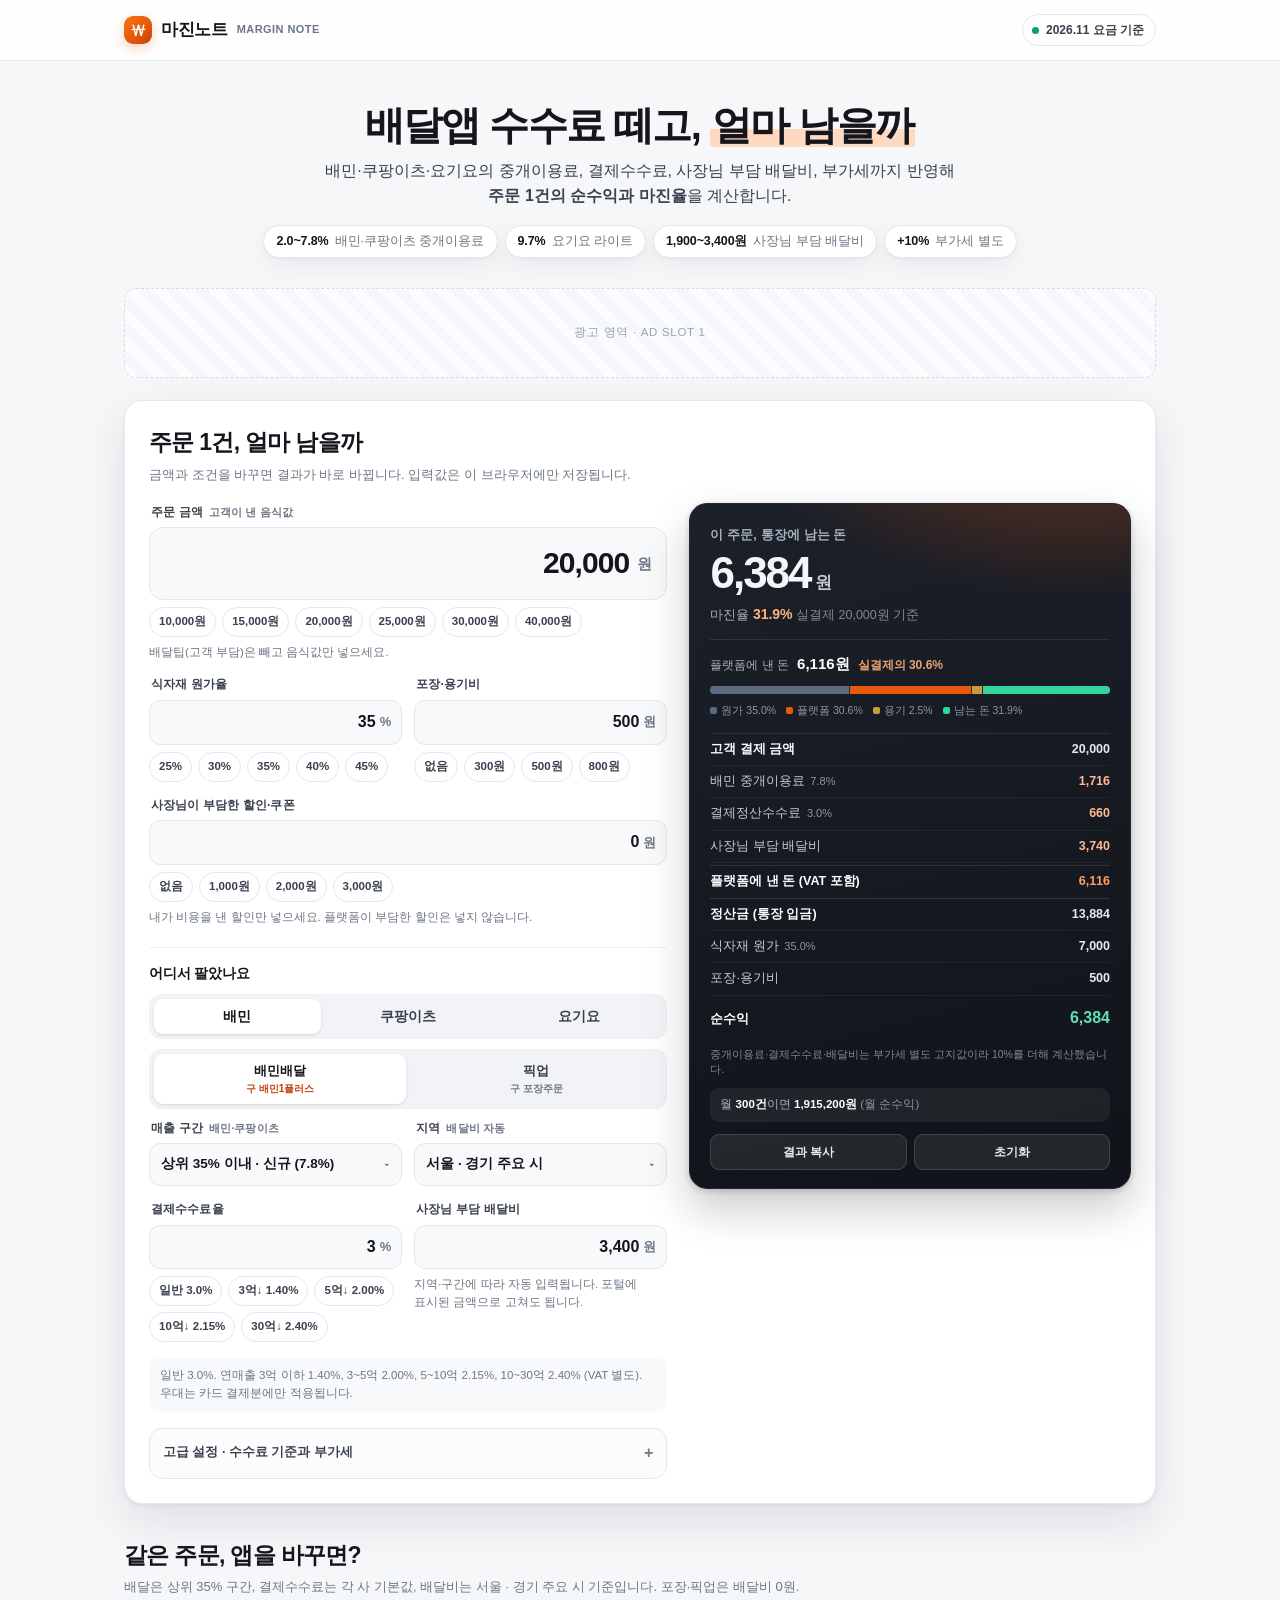
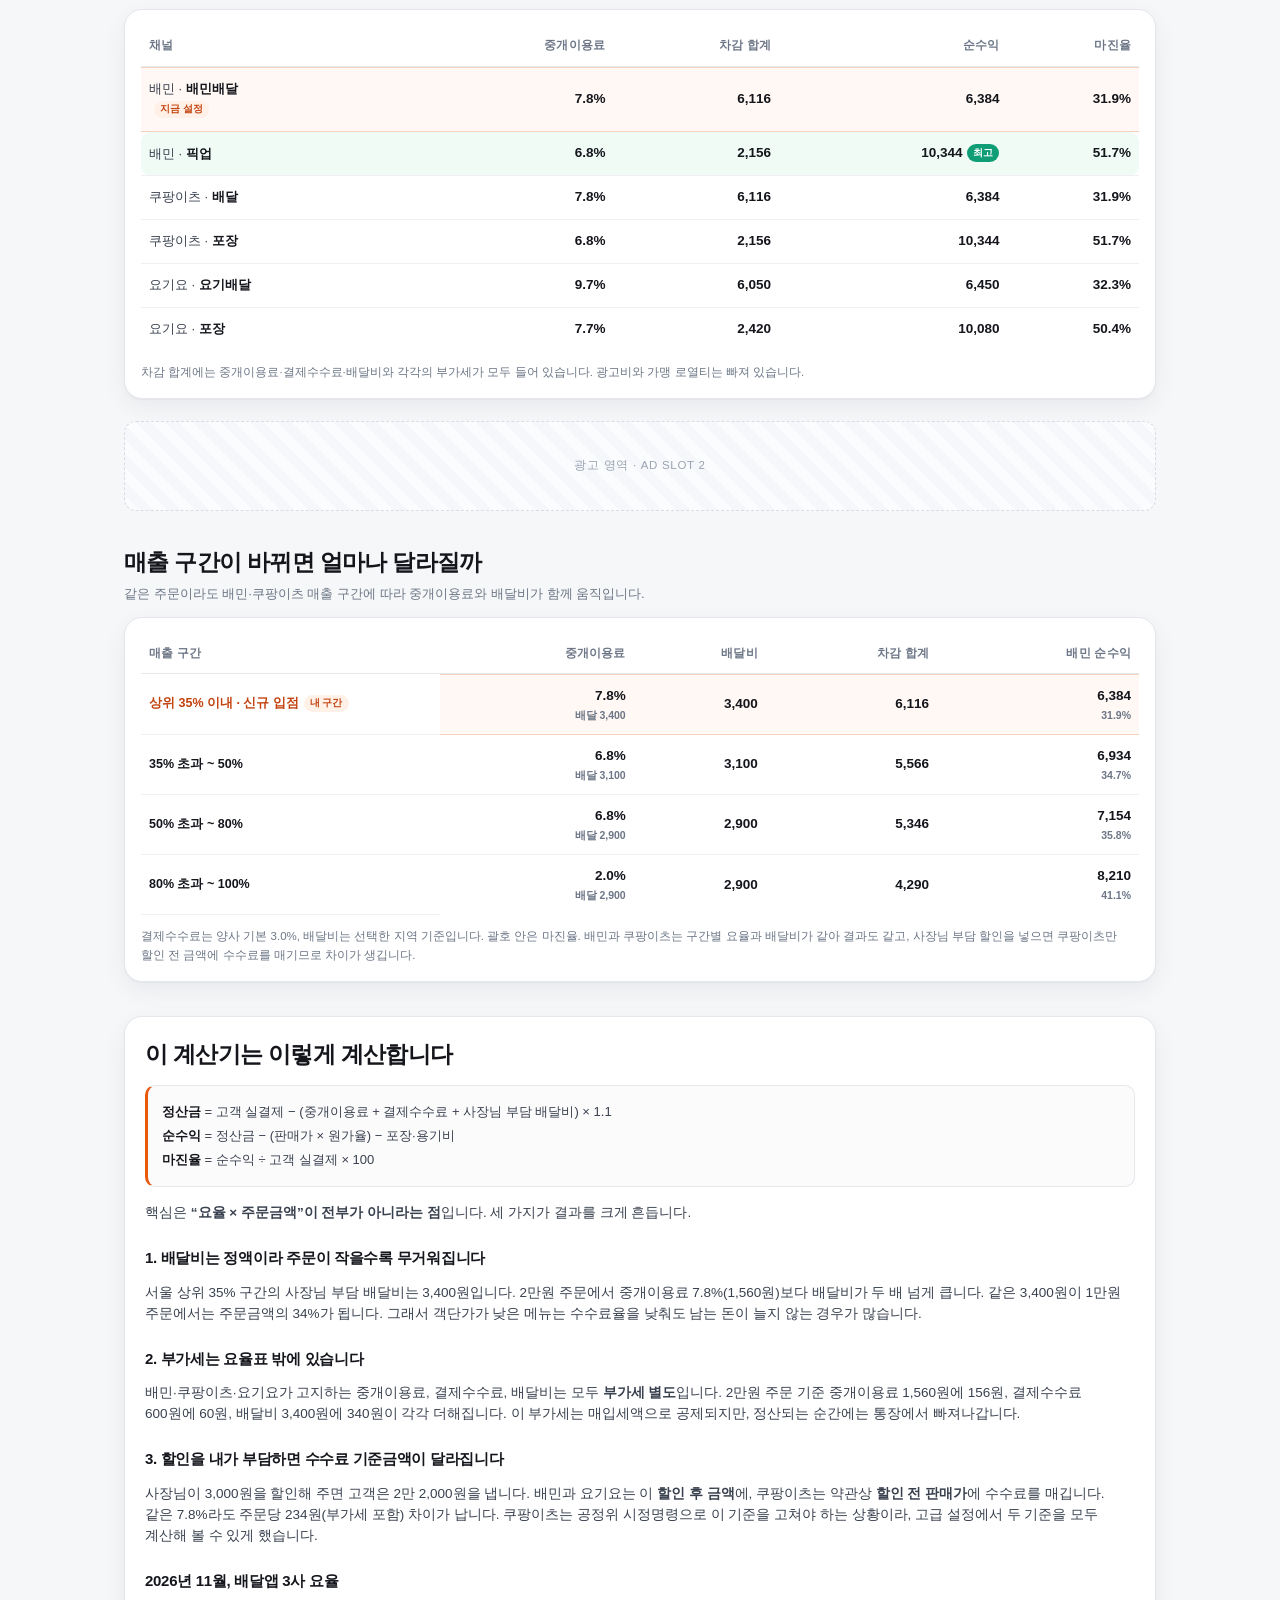
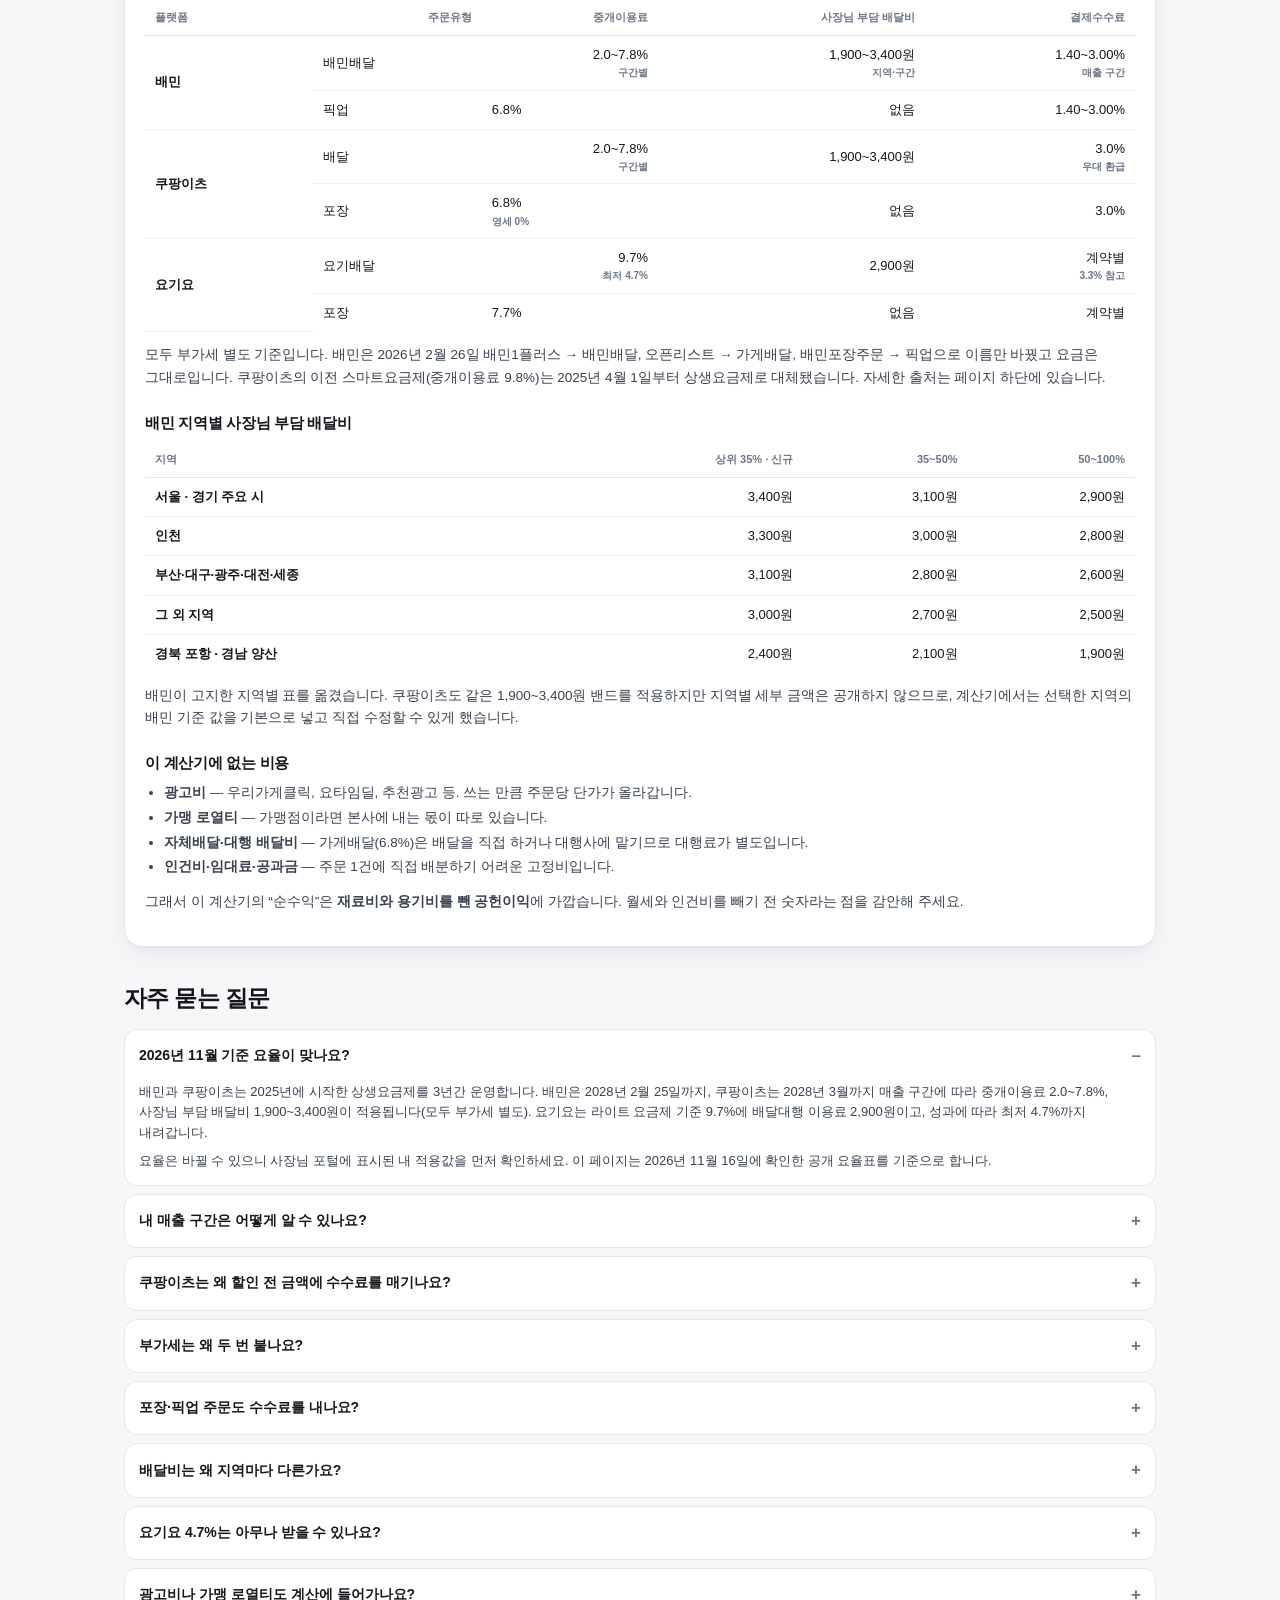
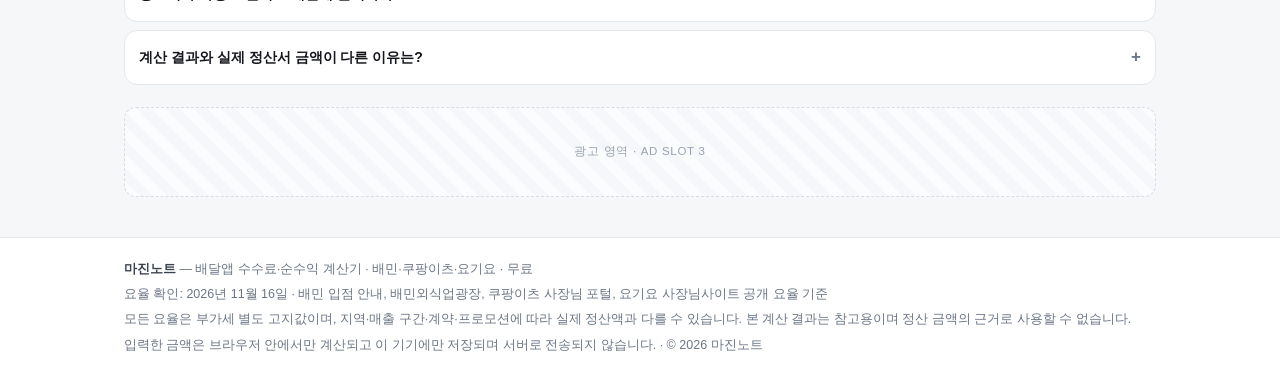
==== delivery/index.html @ 6730c455 "브랜드 정비 및 새 조직 도메인(lifecalc-kr.github.io) 이전 - 허브: 생활금융 계산기 연구소 - 1호: 퇴사·월급 노트 (/salary/) - 2호: 글로벌 환" ====
<!DOCTYPE html>
<html lang="ko">
<head>
<meta charset="utf-8">
<meta name="viewport" content="width=device-width, initial-scale=1, viewport-fit=cover">
<title>배달앱 수수료 계산기 2026 | 배민·쿠팡이츠·요기요 순수익·마진 비교 — 마진노트</title>
<meta name="description" content="배민·쿠팡이츠·요기요의 중개이용료·결제수수료·배달비·부가세를 한 번에 계산하세요. 2만원 주문에서 통장에 남는 순수익과 마진율을 앱별로 나란히 비교합니다. 회원가입·설치 없이 무료.">
<meta name="keywords" content="배달앱 수수료 계산기, 배민 수수료 계산기, 쿠팡이츠 수수료, 요기요 수수료, 배달앱 순수익, 배달 마진 계산, 중개이용료, 상생요금제, 배달비, 부가세, 사장님 계산기">
<meta name="robots" content="index,follow,max-image-preview:large">
<meta name="author" content="마진노트">
<meta name="theme-color" content="#14161c">
<meta name="format-detection" content="telephone=no">

<link rel="canonical" href="https://lifecalc-kr.github.io/delivery/">

<meta property="og:type" content="website">
<meta property="og:site_name" content="마진노트">
<meta property="og:locale" content="ko_KR">
<meta property="og:title" content="배달앱 수수료 계산기 — 배민·쿠팡이츠·요기요 순수익 비교">
<meta property="og:description" content="중개이용료·결제수수료·배달비·부가세를 모두 반영해 주문 1건에 남는 돈과 마진율을 앱별로 비교합니다.">
<meta property="og:url" content="https://lifecalc-kr.github.io/delivery/">
<meta property="og:image" content="https://lifecalc-kr.github.io/delivery/og-image.png">
<meta property="og:image:width" content="1200">
<meta property="og:image:height" content="630">
<meta name="twitter:card" content="summary_large_image">
<meta name="twitter:title" content="배달앱 수수료 계산기 — 마진노트">
<meta name="twitter:description" content="배민·쿠팡이츠·요기요. 같은 주문, 어디서 팔면 얼마 남을까?">
<meta name="twitter:image" content="https://lifecalc-kr.github.io/delivery/og-image.png">

<link rel="icon" href="data:image/svg+xml,%3Csvg xmlns='http://www.w3.org/2000/svg' viewBox='0 0 100 100'%3E%3Crect width='100' height='100' rx='24' fill='%23e8590c'/%3E%3Ctext x='50' y='73' font-size='56' font-family='sans-serif' font-weight='bold' fill='white' text-anchor='middle'%3E%E2%82%A9%3C/text%3E%3C/svg%3E">
<link rel="stylesheet" href="assets/styles.css">

<!-- ═══════════════════════════════════════════════════════════════
     Google AdSense 스크립트 (pub-2493112023638381)
     애드센스 승인 후 아래 주석을 해제하면 본문의 광고 슬롯이 활성화됩니다.
<script async src="https://pagead2.googlesyndication.com/pagead/js/adsbygoogle.js?client=ca-pub-2493112023638381" crossorigin="anonymous"></script>
     ═══════════════════════════════════════════════════════════════ -->

<script type="application/ld+json">
{
  "@context": "https://schema.org",
  "@graph": [
    {
      "@type": "WebApplication",
      "name": "마진노트 — 배달앱 수수료·순수익 계산기",
      "url": "https://lifecalc-kr.github.io/delivery/",
      "applicationCategory": "FinanceApplication",
      "operatingSystem": "Web",
      "inLanguage": "ko-KR",
      "description": "배민·쿠팡이츠·요기요의 중개이용료, 결제수수료, 사장님 부담 배달비, 부가세를 반영해 주문 1건의 정산금과 순수익, 마진율을 계산하고 비교하는 무료 웹 앱.",
      "offers": { "@type": "Offer", "price": "0", "priceCurrency": "KRW" },
      "featureList": [
        "배달앱 3사 8개 주문유형 요금제 반영",
        "매출 구간별 중개이용료·배달비 자동 적용",
        "중개이용료·결제수수료·배달비에 붙는 부가세 반영",
        "식자재 원가율·포장용기비·사장님 부담 할인 반영 순수익 계산",
        "앱별 순수익·마진율 나란히 비교"
      ]
    },
    {
      "@type": "FAQPage",
      "mainEntity": [
        {
          "@type": "Question",
          "name": "2026년 11월 기준 요율이 맞나요?",
          "acceptedAnswer": { "@type": "Answer", "text": "배민과 쿠팡이츠는 2025년에 시작한 상생요금제를 3년간 운영합니다. 배민은 2028년 2월 25일까지, 쿠팡이츠는 2028년 3월까지 매출 구간에 따라 중개이용료 2.0~7.8%와 사장님 부담 배달비 1,900~3,400원이 적용됩니다(모두 부가세 별도). 요기요는 라이트 요금제 기준 9.7%에 배달대행 이용료 2,900원이며, 성과에 따라 최저 4.7%까지 내려갑니다. 요율은 바뀔 수 있으므로 사장님 포털에 표시된 내 적용값을 먼저 확인하세요." }
        },
        {
          "@type": "Question",
          "name": "내 매출 구간은 어떻게 알 수 있나요?",
          "acceptedAnswer": { "@type": "Answer", "text": "배민은 최근 3개월 배민배달 매출(사장님 부담 할인 제외)을 영업일수로 나눈 하루 평균으로 구간을 정해 3개월마다 적용합니다. 신규 입점은 상위 35% 구간(7.8%)에서 시작합니다. 쿠팡이츠는 매달 1일부터 말일까지 실제 매출로 구간을 정하고, 우선 7.8%로 정산한 뒤 다음 달 5영업일 안에 차액을 환급합니다. 배민은 배민셀프서비스의 '배민배달 매출 규모 분류', 쿠팡이츠는 사장님 포털에서 확인할 수 있습니다." }
        },
        {
          "@type": "Question",
          "name": "쿠팡이츠는 왜 할인 전 금액에 수수료를 매기나요?",
          "acceptedAnswer": { "@type": "Answer", "text": "쿠팡이츠 약관은 수수료 산정 기준을 '할인 전 판매가'로 정하고 있습니다. 다만 공정거래위원회가 2026년 10월 27일 사장님 부담 할인액에 중개·결제수수료를 부과하는 약관에 시정명령을 내렸고, 쿠팡이츠는 60일 안에 약관을 고쳐야 합니다. 계산기의 '수수료 산정 기준'에서 할인 전과 할인 후를 모두 계산해 볼 수 있습니다." }
        },
        {
          "@type": "Question",
          "name": "부가세는 왜 두 번 붙나요?",
          "acceptedAnswer": { "@type": "Answer", "text": "서로 다른 세금이기 때문입니다. 첫째, 플랫폼이 중개이용료·결제수수료·배달비를 받을 때 10% 부가세를 함께 받습니다. 요율표의 숫자는 모두 부가세 별도입니다. 이 부가세는 매입세액으로 신고 때 공제됩니다. 둘째, 손님이 낸 음식값에는 매출 부가세가 포함돼 있어(2만원이면 약 1,818원) 나중에 납부합니다. 계산기는 첫째를 항상 반영하고, '매출 부가세까지 반영'을 켜면 둘째까지 뺀 세후 순수익을 보여줍니다." }
        },
        {
          "@type": "Question",
          "name": "포장·픽업 주문도 수수료를 내나요?",
          "acceptedAnswer": { "@type": "Answer", "text": "네. 배민 픽업은 2025년 4월 14일부터 6.8%, 쿠팡이츠 포장은 2026년 4월 1일부터 6.8%, 요기요 포장은 7.7%입니다(부가세 별도). 쿠팡이츠는 전통시장과 매출 하위 20% 매장의 포장 중개이용료를 2027년 3월 31일까지 환급합니다. 배달비는 없지만 결제수수료와 부가세는 붙습니다." }
        },
        {
          "@type": "Question",
          "name": "배달비는 왜 지역마다 다른가요?",
          "acceptedAnswer": { "@type": "Answer", "text": "배민은 지역별 평균 배달거리와 배달비를 반영해 사장님 부담 배달비를 다르게 고지합니다. 상위 35% 구간 기준으로 서울·경기 주요 시가 3,400원으로 가장 높고 경북 포항·경남 양산이 2,400원으로 가장 낮습니다. 쿠팡이츠도 같은 1,900~3,400원 밴드를 쓰지만 지역별 세부 금액은 공개하지 않고 포털에서 자동 설정되므로, 계산기의 배달비를 직접 고쳐 확인하는 편이 정확합니다." }
        },
        {
          "@type": "Question",
          "name": "요기요 4.7%는 아무나 받을 수 있나요?",
          "acceptedAnswer": { "@type": "Answer", "text": "아닙니다. 요기요 라이트의 기본 주문중개 이용료는 9.7%이고, 가게의 주문·매출 성과에 따라 단계적으로 내려가 최저 4.7%가 적용됩니다. 적용 기준은 가게별로 안내되며 사장님사이트의 '가게관리 > 기본설정'에서 현재 요율을 확인할 수 있습니다. 요기패스X 같은 멤버십 혜택이 적용된 주문에는 1.2%p가 더 붙습니다." }
        },
        {
          "@type": "Question",
          "name": "광고비나 가맹 로열티도 계산에 들어가나요?",
          "acceptedAnswer": { "@type": "Answer", "text": "아니요. 사장님이 부담하는 할인·쿠폰 금액은 입력할 수 있지만, 우리가게클릭·요타임딜 같은 광고비, 가맹 로열티, 자체배달 대행료, 인건비와 임대료는 이 계산기에 포함되지 않습니다. 이 계산기는 주문 1건의 정산 구조만 계산합니다." }
        },
        {
          "@type": "Question",
          "name": "계산 결과와 실제 정산서 금액이 다른 이유는?",
          "acceptedAnswer": { "@type": "Answer", "text": "실제 정산은 주문별 할인·쿠폰 분담, 거리와 시간대별 배달비, 우대수수료 적용 여부, 프로모션, 부분 취소 등으로 달라집니다. 이 계산기는 공개된 요율표로 계산한 참고값입니다. 정확한 금액은 각 플랫폼의 정산서와 사장님 포털에서 확인하세요." }
        }
      ]
    }
  ]
}
</script>
</head>
<body>

<header class="site-head">
  <div class="wrap">
    <a class="brand" href="./" aria-label="마진노트 홈">
      <span class="brand-mark" aria-hidden="true">₩</span>
      마진노트 <small>MARGIN NOTE</small>
    </a>
    <span class="status-pill" role="status">
      <span class="dot" aria-hidden="true"></span>
      <span>2026.11 요금 기준</span>
    </span>
  </div>
</header>

<main class="wrap">

  <section class="hero">
    <h1>배달앱 수수료 떼고, <span class="hl">얼마 남을까</span></h1>
    <p>배민·쿠팡이츠·요기요의 중개이용료, 결제수수료, 사장님 부담 배달비, 부가세까지 반영해 <strong>주문 1건의 순수익과 마진율</strong>을 계산합니다.</p>
    <div class="hstats" aria-label="2026년 11월 요율 요약">
      <span class="hstat"><b>2.0~7.8%</b> 배민·쿠팡이츠 중개이용료</span>
      <span class="hstat"><b>9.7%</b> 요기요 라이트</span>
      <span class="hstat"><b>1,900~3,400원</b> 사장님 부담 배달비</span>
      <span class="hstat"><b>+10%</b> 부가세 별도</span>
    </div>
  </section>

  <!-- ══════════════════════════════════════════════════════════════
       [AD SLOT 1] 본문 상단 · 반응형
       애드센스 승인 후 아래 주석을 풀고 data-ad-slot 값만 교체하세요.
       (pub-2493112023638381)
  <ins class="adsbygoogle" style="display:block"
       data-ad-client="ca-pub-2493112023638381"
       data-ad-slot="0000000000"
       data-ad-format="auto"
       data-full-width-responsive="true"></ins>
  <script>(adsbygoogle = window.adsbygoogle || []).push({});</script>
       ══════════════════════════════════════════════════════════════ -->
  <div class="ad-slot" data-ad="top" aria-hidden="true">광고 영역 · AD SLOT 1</div>

  <section class="card calc" id="calc" aria-labelledby="calcTitle">
    <div class="calc-head">
      <h2 id="calcTitle">주문 1건, 얼마 남을까</h2>
      <p>금액과 조건을 바꾸면 결과가 바로 바뀝니다. 입력값은 이 브라우저에만 저장됩니다.</p>
    </div>

    <div class="calc-grid">
      <div class="inputs">

        <div class="field">
          <label class="field-label" for="orderAmount">주문 금액 <span>고객이 낸 음식값</span></label>
          <div class="money">
            <input id="orderAmount" type="text" inputmode="numeric" autocomplete="off" spellcheck="false" value="20,000" aria-describedby="orderHint">
            <span class="unit">원</span>
          </div>
          <div class="chips" id="orderChips"></div>
          <p class="hint" id="orderHint">배달팁(고객 부담)은 빼고 음식값만 넣으세요.</p>
        </div>

        <div class="row2">
          <div class="field">
            <label class="field-label" for="costRate">식자재 원가율</label>
            <div class="num-box">
              <input id="costRate" type="number" min="0" max="100" step="1" value="35" inputmode="decimal">
              <span>%</span>
            </div>
            <div class="chips" id="costChips"></div>
          </div>
          <div class="field">
            <label class="field-label" for="container">포장·용기비</label>
            <div class="num-box">
              <input id="container" type="number" min="0" step="100" value="500" inputmode="numeric">
              <span>원</span>
            </div>
            <div class="chips" id="containerChips"></div>
          </div>
        </div>

        <div class="field">
          <label class="field-label" for="discount">사장님이 부담한 할인·쿠폰</label>
          <div class="num-box">
            <input id="discount" type="number" min="0" step="500" value="0" inputmode="numeric">
            <span>원</span>
          </div>
          <div class="chips" id="discountChips"></div>
          <p class="hint">내가 비용을 낸 할인만 넣으세요. 플랫폼이 부담한 할인은 넣지 않습니다.</p>
        </div>

        <h3 class="sub-h">어디서 팔았나요</h3>

        <div class="seg" id="platformSeg" role="tablist" aria-label="플랫폼 선택">
          <button type="button" role="tab" data-platform="baemin" aria-selected="true">배민</button>
          <button type="button" role="tab" data-platform="coupang" aria-selected="false">쿠팡이츠</button>
          <button type="button" role="tab" data-platform="yogiyo" aria-selected="false">요기요</button>
        </div>

        <div class="seg seg-service" id="serviceSeg" role="tablist" aria-label="주문 유형 선택"></div>

        <div class="row2">
          <div class="field" id="tierField">
            <label class="field-label" for="tierSelect">매출 구간 <span>배민·쿠팡이츠</span></label>
            <div class="select">
              <select id="tierSelect">
                <option value="t1">상위 35% 이내 · 신규 (7.8%)</option>
                <option value="t2">35% 초과 ~ 50% (6.8%)</option>
                <option value="t3">50% 초과 ~ 80% (6.8%)</option>
                <option value="t4">80% 초과 ~ 100% (2.0%)</option>
              </select>
            </div>
          </div>

          <div class="field" id="rateField" hidden>
            <label class="field-label" for="rateSelect">적용 요율 <span>요기요</span></label>
            <div class="select">
              <select id="rateSelect">
                <option value="9.7">라이트 9.7% (기본)</option>
                <option value="8.7">성과 인하 8.7%</option>
                <option value="7.7">성과 인하 7.7%</option>
                <option value="4.7">성과 인하 최저 4.7%</option>
              </select>
            </div>
          </div>

          <div class="field" id="fixedFeeField" hidden>
            <span class="field-label">중개이용료</span>
            <div class="fixed-fee">
              <b id="fixedFeeText">6.8%</b>
              <span id="fixedFeeDesc"></span>
            </div>
          </div>

          <div class="field" id="regionField">
            <label class="field-label" for="regionSelect">지역 <span>배달비 자동</span></label>
            <div class="select">
              <select id="regionSelect">
                <option value="seoul">서울 · 경기 주요 시</option>
                <option value="incheon">인천</option>
                <option value="metro">부산·대구·광주·대전·세종</option>
                <option value="etc">그 외 지역</option>
                <option value="pohang">경북 포항 · 경남 양산</option>
              </select>
            </div>
          </div>
        </div>

        <div class="row2">
          <div class="field">
            <label class="field-label" for="pgRate">결제수수료율</label>
            <div class="num-box">
              <input id="pgRate" type="number" min="0" max="20" step="0.1" value="3.0" inputmode="decimal">
              <span>%</span>
            </div>
            <div class="chips" id="pgChips"></div>
          </div>
          <div class="field">
            <label class="field-label" for="deliveryFee">사장님 부담 배달비</label>
            <div class="num-box">
              <input id="deliveryFee" type="text" inputmode="numeric" value="3,400" aria-describedby="deliveryHint">
              <span>원</span>
            </div>
            <p class="hint" id="deliveryHint"></p>
          </div>
        </div>

        <label class="check" id="membershipField" hidden>
          <input type="checkbox" id="membership">
          요기패스X 등 멤버십 혜택 주문 (+1.2%p)
        </label>

        <p class="hint pg-note" id="pgNote"></p>

        <details class="adv">
          <summary>고급 설정 · 수수료 기준과 부가세</summary>
          <div class="adv-body">
            <div class="field">
              <label class="field-label" for="feeBase">수수료 산정 기준 금액 <span id="basisTag">할인 후 금액 기준</span></label>
              <div class="select">
                <select id="feeBase">
                  <option value="platform">플랫폼 기본 (배민·요기요 할인 후 / 쿠팡이츠 할인 전)</option>
                  <option value="after">할인 후 금액 (실결제)</option>
                  <option value="before">할인 전 금액 (판매가)</option>
                </select>
              </div>
              <p class="hint" id="feeBaseNote"></p>
            </div>

            <label class="check">
              <input type="checkbox" id="salesVat">
              매출 부가세(10%)까지 빼고 계산 (일반과세자)
            </label>
            <p class="hint">음식값에 포함된 매출 부가세에서 수수료 매입 부가세를 뺀 금액을 한 번 더 차감합니다.</p>

            <div class="field monthly">
              <label class="field-label" for="monthlyOrders">월 주문 건수</label>
              <div class="num-box">
                <input id="monthlyOrders" type="number" min="0" step="10" value="300" inputmode="numeric">
                <span>건</span>
              </div>
            </div>
          </div>
        </details>
      </div>

      <aside class="result">
        <div class="res-card">
          <p class="res-label" id="resLabel">이 주문, 통장에 남는 돈</p>
          <p class="res-value"><span id="resProfit">0</span><span class="won">원</span></p>
          <p class="res-margin" id="resMargin">마진율 <b>0%</b></p>

          <div class="res-fee">
            <span>플랫폼에 낸 돈</span>
            <b id="resFeeTotal">0원</b>
            <span id="resFeeRate"></span>
          </div>

          <div class="res-bar" id="resBar" aria-hidden="true"></div>
          <div class="res-legend" id="resLegend"></div>

          <p class="res-warn" id="resWarn" hidden></p>

          <dl class="res-rows" id="resRows"></dl>
          <p class="res-note">중개이용료·결제수수료·배달비는 부가세 별도 고지값이라 10%를 더해 계산했습니다.</p>
          <p class="res-month" id="resMonth"></p>

          <div class="res-actions">
            <button type="button" id="copyBtn">결과 복사</button>
            <button type="button" id="resetBtn">초기화</button>
          </div>
        </div>
      </aside>
    </div>
  </section>

  <section class="sec" aria-labelledby="cmpTitle">
    <div class="sec-head">
      <div>
        <h2 id="cmpTitle">같은 주문, 앱을 바꾸면?</h2>
        <p id="cmpFoot">조건은 그대로 두고 플랫폼과 주문유형만 바꿔 순수익을 비교합니다.</p>
      </div>
    </div>
    <div class="card cmp-card">
      <div class="cmp-scroll">
        <table class="cmp">
          <caption class="visually-hidden">플랫폼·주문유형별 차감액과 순수익 비교표</caption>
          <thead>
            <tr>
              <th scope="col">채널</th>
              <th scope="col" class="hide-sm">중개이용료</th>
              <th scope="col">차감 합계</th>
              <th scope="col">순수익</th>
              <th scope="col">마진율</th>
            </tr>
          </thead>
          <tbody id="cmpBody"></tbody>
        </table>
      </div>
      <p class="note" id="cmpNote">차감 합계에는 중개이용료·결제수수료·배달비와 각각의 부가세가 모두 들어 있습니다. 광고비와 가맹 로열티는 빠져 있습니다.</p>
    </div>
  </section>

  <!-- ══════════════════════════════════════════════════════════════
       [AD SLOT 2] 본문 중간 · 반응형 (pub-2493112023638381)
  <ins class="adsbygoogle" style="display:block"
       data-ad-client="ca-pub-2493112023638381"
       data-ad-slot="0000000000"
       data-ad-format="auto"
       data-full-width-responsive="true"></ins>
  <script>(adsbygoogle = window.adsbygoogle || []).push({});</script>
       ══════════════════════════════════════════════════════════════ -->
  <div class="ad-slot" data-ad="mid" aria-hidden="true">광고 영역 · AD SLOT 2</div>

  <section class="sec" aria-labelledby="tierTitle">
    <div class="sec-head">
      <div>
        <h2 id="tierTitle">매출 구간이 바뀌면 얼마나 달라질까</h2>
        <p>같은 주문이라도 배민·쿠팡이츠 매출 구간에 따라 중개이용료와 배달비가 함께 움직입니다.</p>
      </div>
    </div>
    <div class="card cmp-card">
      <div class="cmp-scroll">
        <table class="cmp tier">
          <caption class="visually-hidden">매출 구간별 배민·쿠팡이츠 순수익 비교</caption>
          <thead>
            <tr>
              <th scope="col">매출 구간</th>
              <th scope="col">중개이용료</th>
              <th scope="col" class="hide-sm">배달비</th>
              <th scope="col" class="hide-sm">차감 합계</th>
              <th scope="col" id="tierProfitHead">배민 순수익</th>
            </tr>
          </thead>
          <tbody id="tierBody"></tbody>
        </table>
      </div>
      <p class="note">결제수수료는 양사 기본 3.0%, 배달비는 선택한 지역 기준입니다. 괄호 안은 마진율. 배민과 쿠팡이츠는 구간별 요율과 배달비가 같아 결과도 같고, 사장님 부담 할인을 넣으면 쿠팡이츠만 할인 전 금액에 수수료를 매기므로 차이가 생깁니다.</p>
    </div>
  </section>

  <section class="sec" aria-labelledby="guideTitle">
    <div class="card guide">
      <h2 id="guideTitle">이 계산기는 이렇게 계산합니다</h2>

      <div class="formula">
        <p><b>정산금</b> = 고객 실결제 − (중개이용료 + 결제수수료 + 사장님 부담 배달비) × 1.1</p>
        <p><b>순수익</b> = 정산금 − (판매가 × 원가율) − 포장·용기비</p>
        <p><b>마진율</b> = 순수익 ÷ 고객 실결제 × 100</p>
      </div>

      <p>핵심은 <strong>“요율 × 주문금액”이 전부가 아니라는 점</strong>입니다. 세 가지가 결과를 크게 흔듭니다.</p>

      <h3>1. 배달비는 정액이라 주문이 작을수록 무거워집니다</h3>
      <p>서울 상위 35% 구간의 사장님 부담 배달비는 3,400원입니다. 2만원 주문에서 중개이용료 7.8%(1,560원)보다 배달비가 두 배 넘게 큽니다. 같은 3,400원이 1만원 주문에서는 주문금액의 34%가 됩니다. 그래서 객단가가 낮은 메뉴는 수수료율을 낮춰도 남는 돈이 늘지 않는 경우가 많습니다.</p>

      <h3>2. 부가세는 요율표 밖에 있습니다</h3>
      <p>배민·쿠팡이츠·요기요가 고지하는 중개이용료, 결제수수료, 배달비는 모두 <strong>부가세 별도</strong>입니다. 2만원 주문 기준 중개이용료 1,560원에 156원, 결제수수료 600원에 60원, 배달비 3,400원에 340원이 각각 더해집니다. 이 부가세는 매입세액으로 공제되지만, 정산되는 순간에는 통장에서 빠져나갑니다.</p>

      <h3>3. 할인을 내가 부담하면 수수료 기준금액이 달라집니다</h3>
      <p>사장님이 3,000원을 할인해 주면 고객은 2만 2,000원을 냅니다. 배민과 요기요는 이 <strong>할인 후 금액</strong>에, 쿠팡이츠는 약관상 <strong>할인 전 판매가</strong>에 수수료를 매깁니다. 같은 7.8%라도 주문당 234원(부가세 포함) 차이가 납니다. 쿠팡이츠는 공정위 시정명령으로 이 기준을 고쳐야 하는 상황이라, 고급 설정에서 두 기준을 모두 계산해 볼 수 있게 했습니다.</p>

      <h3>2026년 11월, 배달앱 3사 요율</h3>
      <div class="tbl-scroll">
        <table class="fee">
          <caption class="visually-hidden">2026년 11월 배달앱 3사 요율표</caption>
          <thead>
            <tr><th scope="col">플랫폼</th><th scope="col">주문유형</th><th scope="col">중개이용료</th><th scope="col">사장님 부담 배달비</th><th scope="col">결제수수료</th></tr>
          </thead>
          <tbody>
            <tr><th scope="row" rowspan="2">배민</th><td>배민배달</td><td>2.0~7.8%<small>구간별</small></td><td>1,900~3,400원<small>지역·구간</small></td><td>1.40~3.00%<small>매출 구간</small></td></tr>
            <tr><td>픽업</td><td>6.8%</td><td>없음</td><td>1.40~3.00%</td></tr>
            <tr><th scope="row" rowspan="2">쿠팡이츠</th><td>배달</td><td>2.0~7.8%<small>구간별</small></td><td>1,900~3,400원</td><td>3.0%<small>우대 환급</small></td></tr>
            <tr><td>포장</td><td>6.8%<small>영세 0%</small></td><td>없음</td><td>3.0%</td></tr>
            <tr><th scope="row" rowspan="2">요기요</th><td>요기배달</td><td>9.7%<small>최저 4.7%</small></td><td>2,900원</td><td>계약별<small>3.3% 참고</small></td></tr>
            <tr><td>포장</td><td>7.7%</td><td>없음</td><td>계약별</td></tr>
          </tbody>
        </table>
      </div>
      <p class="note">모두 부가세 별도 기준입니다. 배민은 2026년 2월 26일 배민1플러스 → 배민배달, 오픈리스트 → 가게배달, 배민포장주문 → 픽업으로 이름만 바꿨고 요금은 그대로입니다. 쿠팡이츠의 이전 스마트요금제(중개이용료 9.8%)는 2025년 4월 1일부터 상생요금제로 대체됐습니다. 자세한 출처는 페이지 하단에 있습니다.</p>

      <h3>배민 지역별 사장님 부담 배달비</h3>
      <div class="tbl-scroll">
        <table class="fee region">
          <caption class="visually-hidden">배민 지역별 사장님 부담 배달비</caption>
          <thead>
            <tr><th scope="col">지역</th><th scope="col">상위 35% · 신규</th><th scope="col">35~50%</th><th scope="col">50~100%</th></tr>
          </thead>
          <tbody>
            <tr><th scope="row">서울 · 경기 주요 시</th><td>3,400원</td><td>3,100원</td><td>2,900원</td></tr>
            <tr><th scope="row">인천</th><td>3,300원</td><td>3,000원</td><td>2,800원</td></tr>
            <tr><th scope="row">부산·대구·광주·대전·세종</th><td>3,100원</td><td>2,800원</td><td>2,600원</td></tr>
            <tr><th scope="row">그 외 지역</th><td>3,000원</td><td>2,700원</td><td>2,500원</td></tr>
            <tr><th scope="row">경북 포항 · 경남 양산</th><td>2,400원</td><td>2,100원</td><td>1,900원</td></tr>
          </tbody>
        </table>
      </div>
      <p class="note">배민이 고지한 지역별 표를 옮겼습니다. 쿠팡이츠도 같은 1,900~3,400원 밴드를 적용하지만 지역별 세부 금액은 공개하지 않으므로, 계산기에서는 선택한 지역의 배민 기준 값을 기본으로 넣고 직접 수정할 수 있게 했습니다.</p>

      <h3>이 계산기에 없는 비용</h3>
      <ul>
        <li><strong>광고비</strong> — 우리가게클릭, 요타임딜, 추천광고 등. 쓰는 만큼 주문당 단가가 올라갑니다.</li>
        <li><strong>가맹 로열티</strong> — 가맹점이라면 본사에 내는 몫이 따로 있습니다.</li>
        <li><strong>자체배달·대행 배달비</strong> — 가게배달(6.8%)은 배달을 직접 하거나 대행사에 맡기므로 대행료가 별도입니다.</li>
        <li><strong>인건비·임대료·공과금</strong> — 주문 1건에 직접 배분하기 어려운 고정비입니다.</li>
      </ul>
      <p>그래서 이 계산기의 “순수익”은 <strong>재료비와 용기비를 뺀 공헌이익</strong>에 가깝습니다. 월세와 인건비를 빼기 전 숫자라는 점을 감안해 주세요.</p>
    </div>
  </section>

  <section class="sec" aria-labelledby="faqTitle">
    <div class="sec-head"><div><h2 id="faqTitle">자주 묻는 질문</h2></div></div>

    <details class="faq" open>
      <summary>2026년 11월 기준 요율이 맞나요?</summary>
      <div class="a"><p>배민과 쿠팡이츠는 2025년에 시작한 상생요금제를 3년간 운영합니다. 배민은 2028년 2월 25일까지, 쿠팡이츠는 2028년 3월까지 매출 구간에 따라 중개이용료 2.0~7.8%, 사장님 부담 배달비 1,900~3,400원이 적용됩니다(모두 부가세 별도). 요기요는 라이트 요금제 기준 9.7%에 배달대행 이용료 2,900원이고, 성과에 따라 최저 4.7%까지 내려갑니다.</p><p>요율은 바뀔 수 있으니 사장님 포털에 표시된 내 적용값을 먼저 확인하세요. 이 페이지는 2026년 11월 16일에 확인한 공개 요율표를 기준으로 합니다.</p></div>
    </details>

    <details class="faq">
      <summary>내 매출 구간은 어떻게 알 수 있나요?</summary>
      <div class="a"><p>배민은 최근 3개월 배민배달 매출(사장님 부담 할인 제외)을 영업일수로 나눈 하루 평균으로 구간을 정해 3개월마다 적용합니다. 신규 입점은 상위 35% 구간(7.8%)에서 시작합니다. 확인 위치는 배민셀프서비스의 <em>배민배달 매출 규모 분류</em>입니다.</p><p>쿠팡이츠는 매달 1일부터 말일까지 실제 매출로 구간을 정하고, 우선 7.8%로 정산한 뒤 다음 달 5영업일 안에 차액을 환급합니다. 그래서 매출이 들쭉날쭉한 가게는 배민보다 구간이 빨리 내려갑니다.</p></div>
    </details>

    <details class="faq">
      <summary>쿠팡이츠는 왜 할인 전 금액에 수수료를 매기나요?</summary>
      <div class="a"><p>쿠팡이츠 약관이 수수료 산정 기준을 “할인 전 판매가”로 정하고 있기 때문입니다. 다만 공정거래위원회가 2026년 10월 27일 사장님 부담 할인액에 중개·결제수수료를 부과하는 약관에 시정명령을 내렸고, 쿠팡이츠는 60일 안에 약관을 고쳐야 합니다.</p><p>그래서 계산기의 <em>고급 설정 → 수수료 산정 기준</em>에서 할인 전과 할인 후를 모두 계산해 볼 수 있게 했습니다. 배민은 음식값 할인을 이미 수수료 기준에서 빼고 있고, 2026년 11월 12일 배달팁 할인까지 빼는 약관 개정을 예고했습니다.</p></div>
    </details>

    <details class="faq">
      <summary>부가세는 왜 두 번 붙나요?</summary>
      <div class="a"><p>서로 다른 세금입니다. ① 플랫폼이 중개이용료·결제수수료·배달비를 받을 때 10% 부가세를 함께 받습니다. 요율표의 숫자는 모두 부가세 별도입니다. 이 부가세는 매입세액으로 신고 때 공제됩니다. ② 손님이 낸 음식값에는 매출 부가세가 포함돼 있습니다. 2만원이면 약 1,818원으로, 나중에 납부합니다.</p><p>계산기는 ①을 항상 반영하고, <em>매출 부가세까지 반영</em>을 켜면 ②에서 ①의 매입세액을 뺀 금액까지 차감한 세후 순수익을 보여줍니다.</p></div>
    </details>

    <details class="faq">
      <summary>포장·픽업 주문도 수수료를 내나요?</summary>
      <div class="a"><p>네. 배민 픽업은 2025년 4월 14일부터 6.8%, 쿠팡이츠 포장은 2026년 4월 1일부터 6.8%, 요기요 포장은 7.7%입니다(부가세 별도). 쿠팡이츠는 전통시장과 매출 하위 20% 매장의 포장 중개이용료를 2027년 3월 31일까지 환급합니다.</p><p>배달비는 없지만 결제수수료와 부가세는 붙습니다. 4만원 포장 주문이면 중개이용료와 부가세를 합쳐 약 2,990원이 나갑니다.</p></div>
    </details>

    <details class="faq">
      <summary>배달비는 왜 지역마다 다른가요?</summary>
      <div class="a"><p>배민은 지역별 평균 배달거리와 배달비를 반영해 사장님 부담 배달비를 다르게 고지합니다. 상위 35% 구간 기준으로 서울·경기 주요 시가 3,400원으로 가장 높고, 경북 포항·경남 양산이 2,400원으로 가장 낮습니다.</p><p>쿠팡이츠도 같은 1,900~3,400원 밴드를 쓰지만 지역별 세부 금액은 공개하지 않고 포털에서 자동 설정합니다. 계산기의 배달비 칸을 포털에 표시된 금액으로 직접 고치면 더 정확합니다.</p></div>
    </details>

    <details class="faq">
      <summary>요기요 4.7%는 아무나 받을 수 있나요?</summary>
      <div class="a"><p>아닙니다. 요기요 라이트의 기본 주문중개 이용료는 9.7%이고, 가게의 주문·매출 성과에 따라 단계적으로 내려가 최저 4.7%가 적용됩니다. 적용 기준은 가게별로 안내되며, 사장님사이트의 <em>가게관리 → 기본설정</em>에서 현재 적용 중인 요율을 확인할 수 있습니다.</p><p>요기패스X처럼 요기요가 비용을 부담하는 멤버십 혜택이 적용된 주문에는 1.2%p가 더 붙습니다. 계산기의 체크박스로 반영할 수 있습니다.</p></div>
    </details>

    <details class="faq">
      <summary>광고비나 가맹 로열티도 계산에 들어가나요?</summary>
      <div class="a"><p>아니요. 사장님이 부담하는 할인·쿠폰 금액은 입력할 수 있지만, 우리가게클릭·요타임딜 같은 광고비, 가맹 로열티, 자체배달 대행료, 인건비와 임대료는 이 계산기에 포함되지 않습니다.</p><p>이 계산기는 “주문 1건의 정산 구조”만 봅니다. 광고를 쓰고 있다면 주문당 광고비를 따로 더해 판단하세요.</p></div>
    </details>

    <details class="faq">
      <summary>계산 결과와 실제 정산서 금액이 다른 이유는?</summary>
      <div class="a"><p>실제 정산은 주문별 할인·쿠폰 분담, 거리와 시간대별 배달비, 우대수수료 적용 여부, 프로모션, 부분 취소 등으로 달라집니다. 이 계산기는 공개된 요율표로 계산한 참고값입니다.</p><p>정확한 금액은 각 플랫폼의 정산서와 사장님 포털에서 확인하세요. 요율이나 제도가 바뀌면 이 페이지도 함께 고칩니다.</p></div>
    </details>
  </section>

  <!-- ══════════════════════════════════════════════════════════════
       [AD SLOT 3] 본문 하단 · 반응형 (pub-2493112023638381)
  <ins class="adsbygoogle" style="display:block"
       data-ad-client="ca-pub-2493112023638381"
       data-ad-slot="0000000000"
       data-ad-format="auto"
       data-full-width-responsive="true"></ins>
  <script>(adsbygoogle = window.adsbygoogle || []).push({});</script>
       ══════════════════════════════════════════════════════════════ -->
  <div class="ad-slot" data-ad="bottom" aria-hidden="true">광고 영역 · AD SLOT 3</div>
</main>

<footer class="site-foot">
  <div class="wrap rows">
    <div><b>마진노트</b> — 배달앱 수수료·순수익 계산기 · 배민·쿠팡이츠·요기요 · 무료</div>
    <div>요율 확인: 2026년 11월 16일 · 배민 입점 안내, 배민외식업광장, 쿠팡이츠 사장님 포털, 요기요 사장님사이트 공개 요율 기준</div>
    <div>모든 요율은 부가세 별도 고지값이며, 지역·매출 구간·계약·프로모션에 따라 실제 정산액과 다를 수 있습니다. 본 계산 결과는 참고용이며 정산 금액의 근거로 사용할 수 없습니다.</div>
    <div>입력한 금액은 브라우저 안에서만 계산되고 이 기기에만 저장되며 서버로 전송되지 않습니다. · © 2026 마진노트</div>
  </div>
</footer>

<script src="assets/fees.js"></script>
<script src="assets/app.js"></script>
</body>
</html>
---- delivery/assets/styles.css ----
/* 마진노트 — 배달앱 수수료·순수익 계산기
   핀테크/사장님 톤 · 모바일 우선 반응형 · 외부 라이브러리 없음 */

:root {
  --ink: #14161c;
  --ink-2: #39404e;
  --muted: #6c7686;
  --line: #e4e7ec;
  --line-2: #eef0f4;
  --bg: #f6f7f9;
  --card: #ffffff;
  --accent: #e8590c;
  --accent-2: #c2410c;
  --accent-soft: #fff1e8;
  --accent-line: #f6d3bd;
  --blue: #2f6bff;
  --green: #0f9d76;
  --warn: #b45309;
  --warn-soft: #fff7ed;
  --danger: #b42318;
  --shadow: 0 1px 2px rgba(20, 22, 28, .04), 0 8px 24px rgba(20, 22, 28, .06);
  --shadow-lg: 0 2px 4px rgba(20, 22, 28, .05), 0 18px 48px rgba(20, 22, 28, .10);
  --r: 18px;
  --r-sm: 12px;
  --max: 1080px;
  --font: "Pretendard", "Pretendard Variable", -apple-system, BlinkMacSystemFont, "Apple SD Gothic Neo",
    "Malgun Gothic", "Noto Sans KR", "Segoe UI", Roboto, sans-serif;
  --mono: "SF Mono", ui-monospace, "JetBrains Mono", "Roboto Mono", Menlo, monospace;
}

* { box-sizing: border-box; }

[hidden] { display: none !important; }

html { -webkit-text-size-adjust: 100%; scroll-behavior: smooth; }

body {
  margin: 0;
  font-family: var(--font);
  color: var(--ink);
  background:
    radial-gradient(1100px 400px at 50% -180px, #ffe9db 0%, rgba(255, 233, 219, 0) 70%),
    var(--bg);
  line-height: 1.55;
  -webkit-font-smoothing: antialiased;
}

a { color: var(--blue); text-decoration: none; }
a:hover { text-decoration: underline; }

.wrap { width: 100%; max-width: var(--max); margin: 0 auto; padding: 0 18px; }

.visually-hidden {
  position: absolute; width: 1px; height: 1px; margin: -1px; padding: 0;
  overflow: hidden; clip: rect(0 0 0 0); white-space: nowrap; border: 0;
}

/* ── 헤더 ───────────────────────────────────────────── */
.site-head {
  position: sticky; top: 0; z-index: 40;
  background: rgba(255, 255, 255, .86);
  backdrop-filter: saturate(160%) blur(12px);
  -webkit-backdrop-filter: saturate(160%) blur(12px);
  border-bottom: 1px solid var(--line);
}
.site-head .wrap {
  display: flex; align-items: center; justify-content: space-between; gap: 12px;
  height: 60px;
}
.brand {
  display: inline-flex; align-items: center; gap: 9px;
  color: var(--ink); font-weight: 800; letter-spacing: -.02em; font-size: 17px;
}
.brand:hover { text-decoration: none; }
.brand-mark {
  width: 28px; height: 28px; border-radius: 9px; display: grid; place-items: center;
  background: linear-gradient(140deg, #f97316 0%, var(--accent) 55%, #c2410c 100%);
  color: #fff; font-size: 15px; font-weight: 800; box-shadow: 0 4px 12px rgba(232, 89, 12, .28);
}
.brand small { color: var(--muted); font-weight: 600; font-size: 11px; letter-spacing: .04em; }

.status-pill {
  display: inline-flex; align-items: center; gap: 7px;
  font-size: 12px; font-weight: 600; color: var(--ink-2);
  background: #fff; border: 1px solid var(--line); border-radius: 999px;
  padding: 6px 11px 6px 9px; white-space: nowrap;
  max-width: 62vw; overflow: hidden; text-overflow: ellipsis;
}
.status-pill .dot {
  width: 7px; height: 7px; border-radius: 50%; background: var(--green); flex: none;
  box-shadow: 0 0 0 0 rgba(15, 157, 118, .5); animation: pulse 2.6s infinite;
}
@keyframes pulse {
  0% { box-shadow: 0 0 0 0 rgba(15, 157, 118, .45); }
  70% { box-shadow: 0 0 0 7px rgba(15, 157, 118, 0); }
  100% { box-shadow: 0 0 0 0 rgba(15, 157, 118, 0); }
}

/* ── 히어로 ─────────────────────────────────────────── */
.hero { padding: 30px 0 8px; text-align: center; }
.hero h1 {
  margin: 0 0 10px; font-size: clamp(26px, 5.4vw, 40px); line-height: 1.2;
  letter-spacing: -.04em; font-weight: 850;
}
.hero h1 .hl {
  background: linear-gradient(180deg, transparent 60%, #ffd9c2 60%);
  border-radius: 3px; padding: 0 2px;
}
.hero p {
  margin: 0 auto; max-width: 660px; color: var(--ink-2); font-size: clamp(14px, 2.4vw, 16px);
  word-break: keep-all;
}
.hstats {
  display: flex; flex-wrap: wrap; gap: 7px; justify-content: center; margin-top: 16px;
}
.hstat {
  display: inline-flex; align-items: baseline; gap: 6px;
  background: #fff; border: 1px solid var(--line); border-radius: 999px;
  padding: 6px 12px; font-size: 12px; color: var(--muted); box-shadow: var(--shadow);
}
.hstat b { color: var(--ink); font-weight: 800; letter-spacing: -.01em; }

/* ── 광고 슬롯 ──────────────────────────────────────── */
.ad-slot {
  margin: 22px 0; min-height: 90px; border: 1px dashed #d8dde5; border-radius: var(--r-sm);
  background: repeating-linear-gradient(45deg, #fbfcfd, #fbfcfd 10px, #f5f7fa 10px, #f5f7fa 20px);
  display: grid; place-items: center; color: #9aa3b2; font-size: 11.5px; letter-spacing: .06em;
  text-align: center; padding: 10px;
}

/* ── 공통 카드 ──────────────────────────────────────── */
.card {
  background: var(--card); border: 1px solid var(--line); border-radius: var(--r);
  box-shadow: var(--shadow);
}

/* ── 계산기 ─────────────────────────────────────────── */
.calc { padding: 18px; margin-top: 14px; box-shadow: var(--shadow-lg); }
.calc-head h2 {
  margin: 0; font-size: clamp(19px, 3.6vw, 23px); letter-spacing: -.03em; font-weight: 820;
}
.calc-head p { margin: 4px 0 16px; color: var(--muted); font-size: 13px; }

.calc-grid { display: grid; grid-template-columns: minmax(0, 1fr); gap: 18px; }
.inputs { min-width: 0; }

.field { position: relative; min-width: 0; margin-bottom: 14px; }
.row2 { display: grid; grid-template-columns: minmax(0, 1fr) minmax(0, 1fr); gap: 12px; }
.field-label {
  display: flex; align-items: baseline; gap: 6px; flex-wrap: wrap;
  font-size: 12px; font-weight: 700; color: var(--ink-2);
  margin: 0 0 6px 2px; letter-spacing: .01em;
}
.field-label span { font-weight: 600; color: var(--muted); font-size: 11px; }

.money {
  display: flex; align-items: center; gap: 8px; background: #f8f9fb;
  border: 1.5px solid var(--line); border-radius: 14px; padding: 8px 14px;
  transition: border-color .15s, background .15s, box-shadow .15s;
}
.money:focus-within { border-color: var(--accent); background: #fff; box-shadow: 0 0 0 4px rgba(232, 89, 12, .10); }
.money input {
  flex: 1; min-width: 0; width: 100%; border: 0; background: transparent; font: inherit;
  font-size: clamp(22px, 6.2vw, 30px); font-weight: 820; letter-spacing: -.03em;
  color: var(--ink); padding: 4px 0; text-align: right; font-variant-numeric: tabular-nums;
}
.money input:focus { outline: none; }
.money .unit { color: var(--muted); font-weight: 700; font-size: 15px; flex: none; }

.num-box {
  display: flex; align-items: center; gap: 4px; background: #f8f9fb;
  border: 1.5px solid var(--line); border-radius: 11px; padding: 7px 10px;
  transition: border-color .15s, background .15s, box-shadow .15s;
}
.num-box:focus-within { border-color: var(--accent); background: #fff; box-shadow: 0 0 0 3px rgba(232, 89, 12, .09); }
.num-box input {
  flex: 1; min-width: 0; width: 100%; border: 0; background: transparent; font: inherit;
  font-size: 16px; font-weight: 750; color: var(--ink); text-align: right; padding: 2px 0;
  font-variant-numeric: tabular-nums;
  -moz-appearance: textfield;
}
.num-box input::-webkit-outer-spin-button,
.num-box input::-webkit-inner-spin-button { -webkit-appearance: none; margin: 0; }
.num-box input:focus { outline: none; }
.num-box input:disabled { color: var(--muted); cursor: not-allowed; }
.num-box span { color: var(--muted); font-size: 13px; font-weight: 700; flex: none; }

.chips { display: flex; flex-wrap: wrap; gap: 6px; margin-top: 7px; }
.chips button {
  appearance: none; border: 1px solid var(--line); background: #fff; color: var(--ink-2);
  font: inherit; font-size: 11.5px; font-weight: 650; padding: 5px 9px; border-radius: 999px; cursor: pointer;
}
.chips button:hover { border-color: var(--accent-line); color: var(--accent-2); background: var(--accent-soft); }
.chips button:focus-visible { outline: 2px solid var(--blue); outline-offset: 1px; }

.hint { margin: 7px 0 0; font-size: 11.5px; color: var(--muted); line-height: 1.55; word-break: keep-all; }
.pg-note { margin-top: 2px; padding: 9px 11px; background: #f8f9fb; border-radius: 10px; }

.sub-h {
  margin: 20px 0 9px; padding-top: 16px; border-top: 1px solid var(--line-2);
  font-size: 13.5px; font-weight: 800; letter-spacing: -.01em;
}

/* 세그먼트 */
.seg {
  display: grid; grid-auto-flow: column; grid-auto-columns: 1fr; gap: 4px; padding: 4px;
  background: #f1f3f6; border-radius: 12px; border: 1px solid var(--line-2); margin-bottom: 10px;
}
.seg button {
  appearance: none; border: 0; background: transparent; color: var(--ink-2);
  font: inherit; font-size: 13.5px; font-weight: 750; padding: 9px 8px; border-radius: 9px;
  cursor: pointer; transition: background .15s, color .15s, box-shadow .15s; white-space: nowrap;
  display: flex; flex-direction: column; align-items: center; gap: 1.5px; line-height: 1.3;
}
.seg button[aria-selected="true"] {
  background: #fff; color: var(--ink); box-shadow: 0 1px 3px rgba(20, 22, 28, .13);
}
.seg button[aria-selected="true"] .seg-sub { color: var(--accent-2); }
.seg button:focus-visible { outline: 2px solid var(--blue); outline-offset: 1px; }
.seg-sub { font-size: 10px; font-weight: 600; color: var(--muted); letter-spacing: 0; }
.seg-service button { font-size: 13px; }

/* 셀렉트 */
.select { position: relative; }
.select::after {
  content: "▾"; position: absolute; right: 12px; top: 50%; transform: translateY(-50%);
  color: var(--muted); font-size: 11px; pointer-events: none;
}
.select select {
  appearance: none; -webkit-appearance: none; width: 100%; font: inherit; font-size: 13.5px;
  font-weight: 650; color: var(--ink); background: #f8f9fb; border: 1.5px solid var(--line);
  border-radius: 11px; padding: 10px 32px 10px 11px; cursor: pointer;
  white-space: nowrap; overflow: hidden; text-overflow: ellipsis;
}
.select select:focus { outline: none; border-color: var(--accent); background: #fff; box-shadow: 0 0 0 3px rgba(232, 89, 12, .09); }

.fixed-fee {
  display: flex; flex-direction: column; gap: 1px; background: #f8f9fb;
  border: 1.5px solid var(--line); border-radius: 11px; padding: 7px 11px; min-height: 43px;
  justify-content: center;
}
.fixed-fee b { font-size: 17px; font-weight: 820; letter-spacing: -.02em; }
.fixed-fee span { font-size: 10.5px; color: var(--muted); white-space: nowrap; overflow: hidden; text-overflow: ellipsis; }

.check {
  display: flex; align-items: flex-start; gap: 8px; font-size: 12.5px; font-weight: 650;
  color: var(--ink-2); margin: 10px 0 0; cursor: pointer; line-height: 1.45;
}
.check input { width: 16px; height: 16px; margin: 1px 0 0; accent-color: var(--accent); flex: none; }

/* 고급 설정 */
.adv {
  margin-top: 16px; border: 1px solid var(--line); border-radius: 13px; background: #fcfcfd;
  padding: 0 13px;
}
.adv summary {
  cursor: pointer; list-style: none; padding: 12px 0; font-size: 12.5px; font-weight: 750;
  color: var(--ink-2); display: flex; justify-content: space-between; gap: 10px; align-items: center;
}
.adv summary::-webkit-details-marker { display: none; }
.adv summary::after { content: "+"; color: var(--muted); font-weight: 600; font-size: 16px; }
.adv[open] summary::after { content: "–"; }
.adv-body { padding: 2px 0 14px; }
.adv-body .field:last-child { margin-bottom: 0; }
.monthly { max-width: 160px; margin-top: 12px; }

/* ── 결과 카드 ──────────────────────────────────────── */
.result { min-width: 0; }
.res-card {
  position: relative; overflow: hidden;
  background:
    radial-gradient(520px 260px at 88% -10%, rgba(232, 89, 12, .34) 0%, rgba(232, 89, 12, 0) 62%),
    linear-gradient(165deg, #1c2029 0%, #101319 100%);
  border: 1px solid #232833; border-radius: var(--r);
  padding: 20px 18px 16px; color: #f3f5f8;
  box-shadow: 0 2px 6px rgba(16, 19, 25, .18), 0 20px 44px rgba(16, 19, 25, .22);
}
.res-label { margin: 0; font-size: 12.5px; font-weight: 650; color: #a8b1c0; letter-spacing: .01em; }
.res-value {
  margin: 4px 0 0; display: flex; align-items: baseline; gap: 4px;
  font-size: clamp(34px, 9vw, 44px); font-weight: 850; letter-spacing: -.045em; line-height: 1.1;
  font-variant-numeric: tabular-nums;
}
.res-value .won { font-size: 17px; font-weight: 700; color: #c3cad6; letter-spacing: 0; }
.res-value #resProfit.loss { color: #ff8b7a; }
.res-margin { margin: 6px 0 0; font-size: 12.5px; color: #a8b1c0; }
.res-margin b { color: #ffb27a; font-weight: 800; font-size: 14px; }
.res-margin span { color: #7f8899; }

.res-fee {
  display: flex; align-items: baseline; gap: 8px; flex-wrap: wrap;
  margin-top: 14px; padding-top: 12px; border-top: 1px solid rgba(255, 255, 255, .09);
  font-size: 12px; color: #a8b1c0;
}
.res-fee b { color: #fff; font-size: 15px; font-weight: 800; font-variant-numeric: tabular-nums; }
.res-fee span:last-child { color: #e8a273; font-weight: 700; }

.res-bar {
  display: flex; height: 8px; border-radius: 5px; overflow: hidden; margin-top: 11px;
  background: rgba(255, 255, 255, .07); gap: 1px;
}
.sb { display: block; height: 100%; }
.sb-cost { background: #5b6a80; }
.sb-fee { background: #e8590c; }
.sb-pack { background: #c99a3f; }
.sb-profit { background: #34d399; }

.res-legend {
  display: flex; flex-wrap: wrap; gap: 4px 10px; margin-top: 8px;
  font-size: 10.5px; color: #8c96a7;
}
.res-legend span { display: inline-flex; align-items: center; gap: 4px; white-space: nowrap; }
.res-legend .dot { width: 7px; height: 7px; border-radius: 2px; display: inline-block; }
.res-legend .dot.cost { background: #5b6a80; }
.res-legend .dot.fee { background: #e8590c; }
.res-legend .dot.pack { background: #c99a3f; }
.res-legend .dot.profit { background: #34d399; }

.res-warn {
  margin: 12px 0 0; padding: 9px 11px; border-radius: 10px;
  background: rgba(255, 138, 76, .13); border: 1px solid rgba(255, 138, 76, .3);
  color: #ffc3a4; font-size: 11.5px; line-height: 1.5;
}

.res-rows { margin: 14px 0 0; padding: 0; border-top: 1px solid rgba(255, 255, 255, .09); }
.rr {
  display: flex; align-items: baseline; justify-content: space-between; gap: 10px;
  padding: 6px 0; font-size: 12.5px; color: #c3cad6;
  border-bottom: 1px solid rgba(255, 255, 255, .05);
}
.rr:last-child { border-bottom: 0; }
.rr dt { min-width: 0; word-break: keep-all; }
.rr dt em { font-style: normal; color: #8c96a7; font-size: 11px; margin-left: 2px; }
.rr dd { margin: 0; font-weight: 700; font-variant-numeric: tabular-nums; white-space: nowrap; color: #e7ebf1; }
.rr.sub dd, .rr.sub dt { color: #8c96a7; }
.rr.strong { color: #fff; font-weight: 700; }
.rr.strong dd { font-weight: 800; }
.rr.fee dd { color: #ffb992; }
.rr.total { border-top: 1px solid rgba(255, 255, 255, .12); border-bottom: 1px solid rgba(255, 255, 255, .12); margin-top: 2px; }
.rr.total dt { color: #fff; font-weight: 700; }
.rr.total dd { color: #ff9d63; font-weight: 800; }
.rr.profit { padding-top: 10px; }
.rr.profit dt { color: #fff; font-weight: 800; font-size: 13px; }
.rr.profit dd { color: #5ee0b0; font-weight: 850; font-size: 16px; }
.rr.profit dd:not(.pos) { color: #5ee0b0; }

.res-note { margin: 10px 0 0; font-size: 10.5px; color: #7f8899; line-height: 1.5; }
.res-month {
  margin: 10px 0 0; padding: 8px 10px; border-radius: 9px; background: rgba(255, 255, 255, .06);
  font-size: 11.5px; color: #a8b1c0;
}
.res-month b { color: #fff; font-weight: 800; font-variant-numeric: tabular-nums; }
.res-month span { color: #8c96a7; }

.res-actions { display: flex; gap: 7px; margin-top: 12px; }
.res-actions button {
  flex: 1; appearance: none; font: inherit; font-size: 12px; font-weight: 700; cursor: pointer;
  background: rgba(255, 255, 255, .08); color: #e7ebf1; border: 1px solid rgba(255, 255, 255, .14);
  border-radius: 9px; padding: 8px 6px; transition: background .15s, border-color .15s;
}
.res-actions button:hover { background: rgba(255, 255, 255, .14); }
.res-actions button:focus-visible { outline: 2px solid #ffb27a; outline-offset: 2px; }

/* ── 섹션 공통 ──────────────────────────────────────── */
.sec { margin-top: 34px; }
.sec-head { display: flex; align-items: flex-end; justify-content: space-between; gap: 12px; margin-bottom: 12px; flex-wrap: wrap; }
.sec-head h2 { margin: 0; font-size: clamp(19px, 3.4vw, 23px); letter-spacing: -.03em; font-weight: 820; }
.sec-head p { margin: 4px 0 0; color: var(--muted); font-size: 13px; word-break: keep-all; }

/* ── 비교 표 ────────────────────────────────────────── */
.cmp-card { padding: 16px; }
.cmp-scroll { overflow-x: auto; max-width: 100%; -webkit-overflow-scrolling: touch; }
table.cmp { width: 100%; border-collapse: collapse; font-size: 13.5px; }
table.cmp th, table.cmp td { padding: 11px 8px; text-align: right; border-bottom: 1px solid var(--line-2); white-space: nowrap; }
table.cmp th:first-child, table.cmp td:first-child { text-align: left; white-space: normal; }
table.cmp thead th { font-size: 11.5px; color: var(--muted); font-weight: 700; letter-spacing: .02em; border-bottom: 1px solid var(--line); }
table.cmp tbody tr:last-child td { border-bottom: 0; }
table.cmp td.num { font-variant-numeric: tabular-nums; font-weight: 700; }
table.cmp td.num.strong { font-weight: 800; }
table.cmp tr.best td { background: #f0fbf5; }
table.cmp tr.best td:first-child { border-radius: 10px 0 0 10px; }
table.cmp tr.best td:last-child { border-radius: 0 10px 10px 0; }
table.cmp tr.current td {
  background: #fff8f4; border-top: 1px solid var(--accent-line); border-bottom: 1px solid var(--accent-line);
}
table.cmp.tier th:first-child, table.cmp.tier td:first-child { width: 30%; }
.ch-name { display: block; font-size: 13px; color: var(--ink-2); }
.ch-name b { font-weight: 800; color: var(--ink); }
.tag-now {
  display: inline-block; margin-left: 5px; font-size: 9.5px; font-weight: 800;
  color: var(--accent-2); background: var(--accent-soft); border-radius: 999px; padding: 1px 6px;
  vertical-align: 1px; white-space: nowrap;
}
.badge-best {
  display: inline-block; margin-left: 5px; font-size: 10px; font-weight: 800;
  color: #fff; background: var(--green); border-radius: 999px; padding: 1px 6px; vertical-align: 1px;
}
.cmp-sp { display: none; font-size: 10.5px; color: var(--muted); font-weight: 600; }
.only-sm { display: none; font-size: 10.5px; color: var(--muted); font-weight: 600; }
table.cmp.tier th[scope="row"] { text-align: left; font-weight: 700; font-size: 12.5px; white-space: normal; }
table.cmp.tier td small { display: block; font-size: 10.5px; color: var(--muted); font-weight: 600; }
table.cmp.tier tr.current th[scope="row"] { color: var(--accent-2); }
.note { font-size: 11.5px; color: var(--muted); line-height: 1.65; margin: 12px 0 0; word-break: keep-all; }

/* ── 안내 ───────────────────────────────────────────── */
.guide { padding: 20px; }
.guide h2 { margin: 0 0 12px; font-size: clamp(19px, 3.4vw, 23px); letter-spacing: -.03em; }
.guide h3 { margin: 22px 0 7px; font-size: 15px; letter-spacing: -.02em; }
.guide p, .guide li { color: var(--ink-2); font-size: 13.5px; word-break: keep-all; }
.guide ul { padding-left: 19px; margin: 8px 0; }
.guide li { margin: 4px 0; }

.formula {
  background: #fbfbfc; border: 1px solid var(--line); border-left: 3px solid var(--accent);
  border-radius: 10px; padding: 12px 14px; margin: 6px 0 16px;
}
.formula p { margin: 4px 0; font-size: 13px; color: var(--ink-2); font-variant-numeric: tabular-nums; }
.formula b { color: var(--ink); }

.tbl-scroll { overflow-x: auto; max-width: 100%; -webkit-overflow-scrolling: touch; margin: 8px 0 0; }
table.fee { width: 100%; border-collapse: collapse; font-size: 13px; min-width: 560px; }
table.fee th, table.fee td {
  padding: 9px 10px; border-bottom: 1px solid var(--line-2); text-align: right;
  font-variant-numeric: tabular-nums; white-space: nowrap;
}
table.fee thead th { font-size: 11px; color: var(--muted); font-weight: 700; border-bottom: 1px solid var(--line); }
table.fee th:first-child, table.fee td:first-child { text-align: left; }
table.fee tbody th[scope="row"] { text-align: left; font-weight: 750; }
table.fee td:nth-child(2) { text-align: left; }
table.fee small { display: block; font-size: 10px; color: var(--muted); font-weight: 600; }
table.fee tbody tr:last-child th, table.fee tbody tr:last-child td { border-bottom: 0; }
table.fee.region { min-width: 480px; }
table.fee.region td { text-align: right; }
table.fee.region th[scope="row"] { font-weight: 650; }

/* ── FAQ ────────────────────────────────────────────── */
details.faq {
  border: 1px solid var(--line); border-radius: 13px; background: #fff; padding: 0 14px;
  margin-bottom: 8px;
}
details.faq summary {
  cursor: pointer; list-style: none; padding: 13px 0; font-weight: 750; font-size: 14px;
  display: flex; justify-content: space-between; gap: 10px; align-items: center; word-break: keep-all;
}
details.faq summary::-webkit-details-marker { display: none; }
details.faq summary::after { content: "+"; color: var(--muted); font-weight: 600; font-size: 17px; flex: none; }
details.faq[open] summary::after { content: "–"; }
details.faq .a { padding: 0 0 14px; color: var(--ink-2); font-size: 13px; }
details.faq .a p { margin: 0 0 8px; word-break: keep-all; }
details.faq .a p:last-child { margin-bottom: 0; }
details.faq .a em { font-style: normal; font-weight: 700; color: var(--ink); }

/* ── 푸터 ───────────────────────────────────────────── */
.site-foot {
  margin-top: 40px; border-top: 1px solid var(--line); background: #fff;
  padding: 22px 0 34px; font-size: 12.5px; color: var(--muted);
}
.site-foot .rows { display: grid; gap: 6px; }
.site-foot b { color: var(--ink-2); font-weight: 700; }

/* ── 반응형 ─────────────────────────────────────────── */
@media (max-width: 719px) {
  table.cmp { font-size: 12.5px; }
  table.cmp th, table.cmp td { padding: 10px 6px; }
  table.cmp th.hide-sm, table.cmp td.hide-sm { display: none; }
  .cmp-sp { display: block; }
  table.cmp.tier { min-width: 0; }
  .only-sm { display: block !important; }
  table.cmp.tier th.hide-sm, table.cmp.tier td.hide-sm { display: none; }
  .res-card { padding: 18px 15px 14px; }
}

@media (min-width: 560px) {
  .hstats .hstat { font-size: 12.5px; }
}

@media (min-width: 860px) {
  .wrap { padding: 0 24px; }
  .hero { padding-top: 40px; }
  .calc { padding: 24px; }
  .calc-grid { grid-template-columns: minmax(0, 1.08fr) minmax(0, .92fr); gap: 22px; align-items: start; }
  .result { position: sticky; top: 76px; }
  .res-card { padding: 22px 20px 18px; }
  .calc-head p { margin-bottom: 18px; }
  table.cmp.tier { min-width: 0; }
}

@media (hover: none) {
  .chips button:hover { border-color: var(--line); color: var(--ink-2); background: #fff; }
}

@media (prefers-reduced-motion: reduce) {
  * { animation-duration: .001ms !important; transition-duration: .001ms !important; }
  html { scroll-behavior: auto; }
}

@media (prefers-color-scheme: dark) {
  :root {
    --ink: #eef1f6;
    --ink-2: #b9c2d0;
    --muted: #8b95a6;
    --line: #232a34;
    --line-2: #1c222b;
    --bg: #0e1218;
    --card: #151a21;
    --accent-soft: #33200f;
    --accent-line: #4a2c15;
    --warn-soft: #2a2113;
    --shadow: 0 1px 2px rgba(0, 0, 0, .3), 0 8px 24px rgba(0, 0, 0, .35);
    --shadow-lg: 0 2px 4px rgba(0, 0, 0, .3), 0 18px 48px rgba(0, 0, 0, .45);
  }
  body {
    background:
      radial-gradient(1100px 400px at 50% -180px, #2a1a10 0%, rgba(42, 26, 16, 0) 70%),
      var(--bg);
  }
  .site-head { background: rgba(14, 18, 24, .85); }
  .money, .num-box, .select select, .fixed-fee { background: #10151c; }
  .money:focus-within, .num-box:focus-within, .select select:focus { background: #121821; }
  .seg { background: #10151c; }
  .seg button[aria-selected="true"] { background: #1d242e; }
  .chips button, .status-pill, .hstat, .site-foot, details.faq { background: var(--card); color: var(--ink); }
  .adv { background: #12171e; }
  .pg-note { background: #10151c; }
  .formula { background: #12171e; }
  table.cmp tr.best td { background: #10291f; }
  .ad-slot {
    background: repeating-linear-gradient(45deg, #10161d, #10161d 10px, #0d1218 10px, #0d1218 20px);
    border-color: #232a34; color: #6c7686;
  }
  .res-card { border-color: #2a3240; }
  .note, .hint { color: var(--muted); }
}
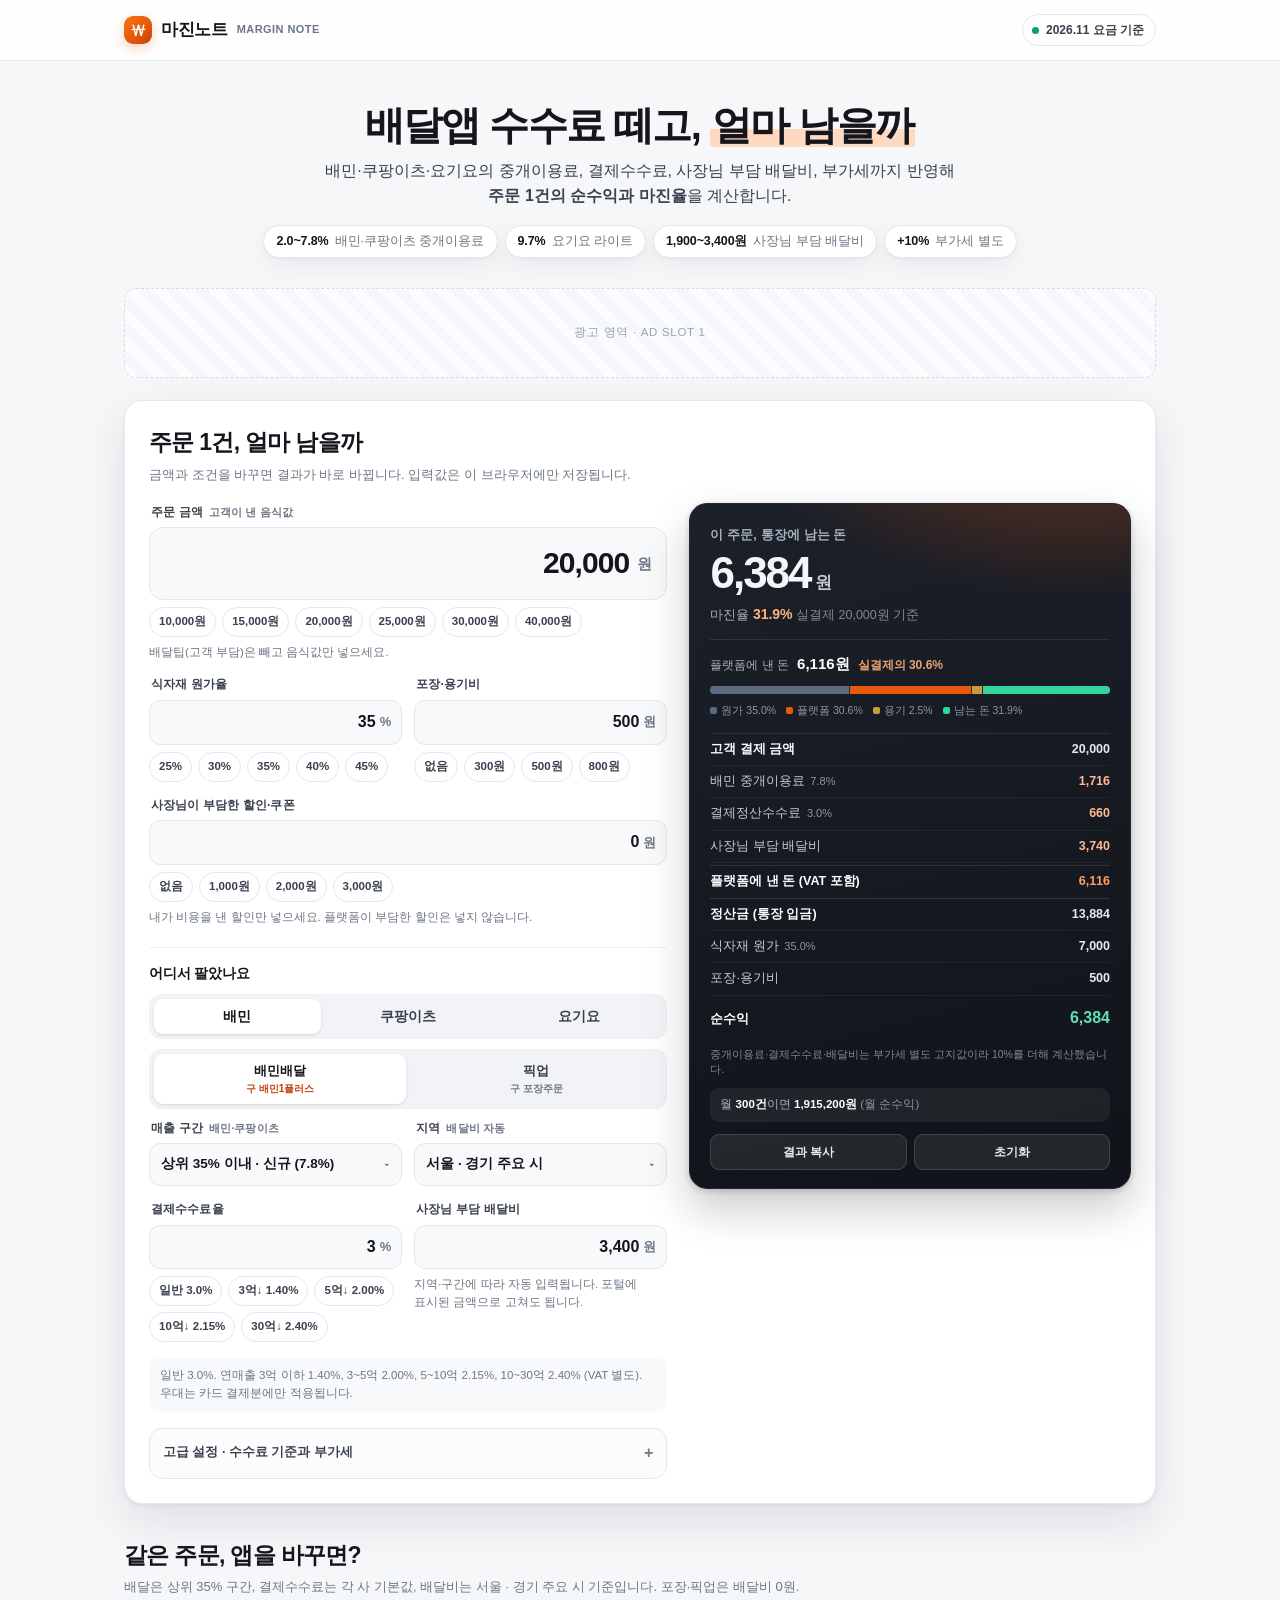
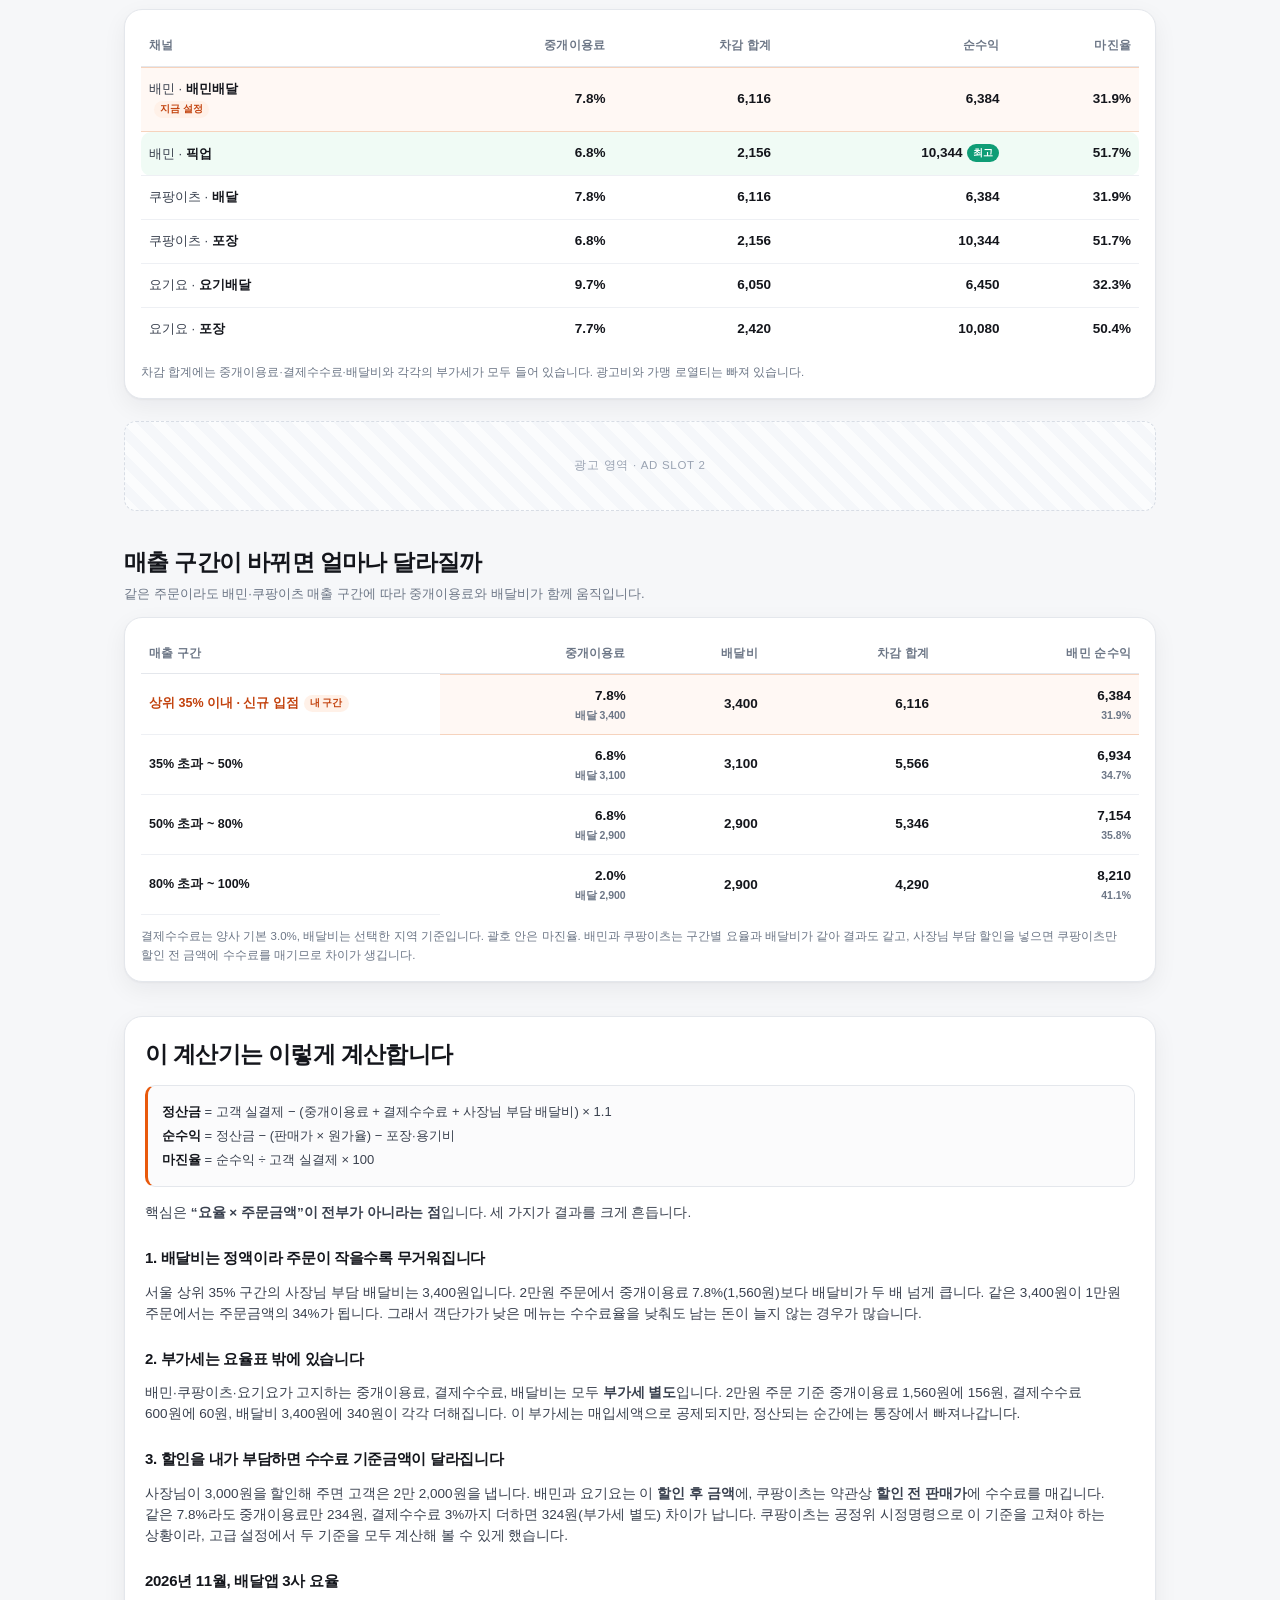
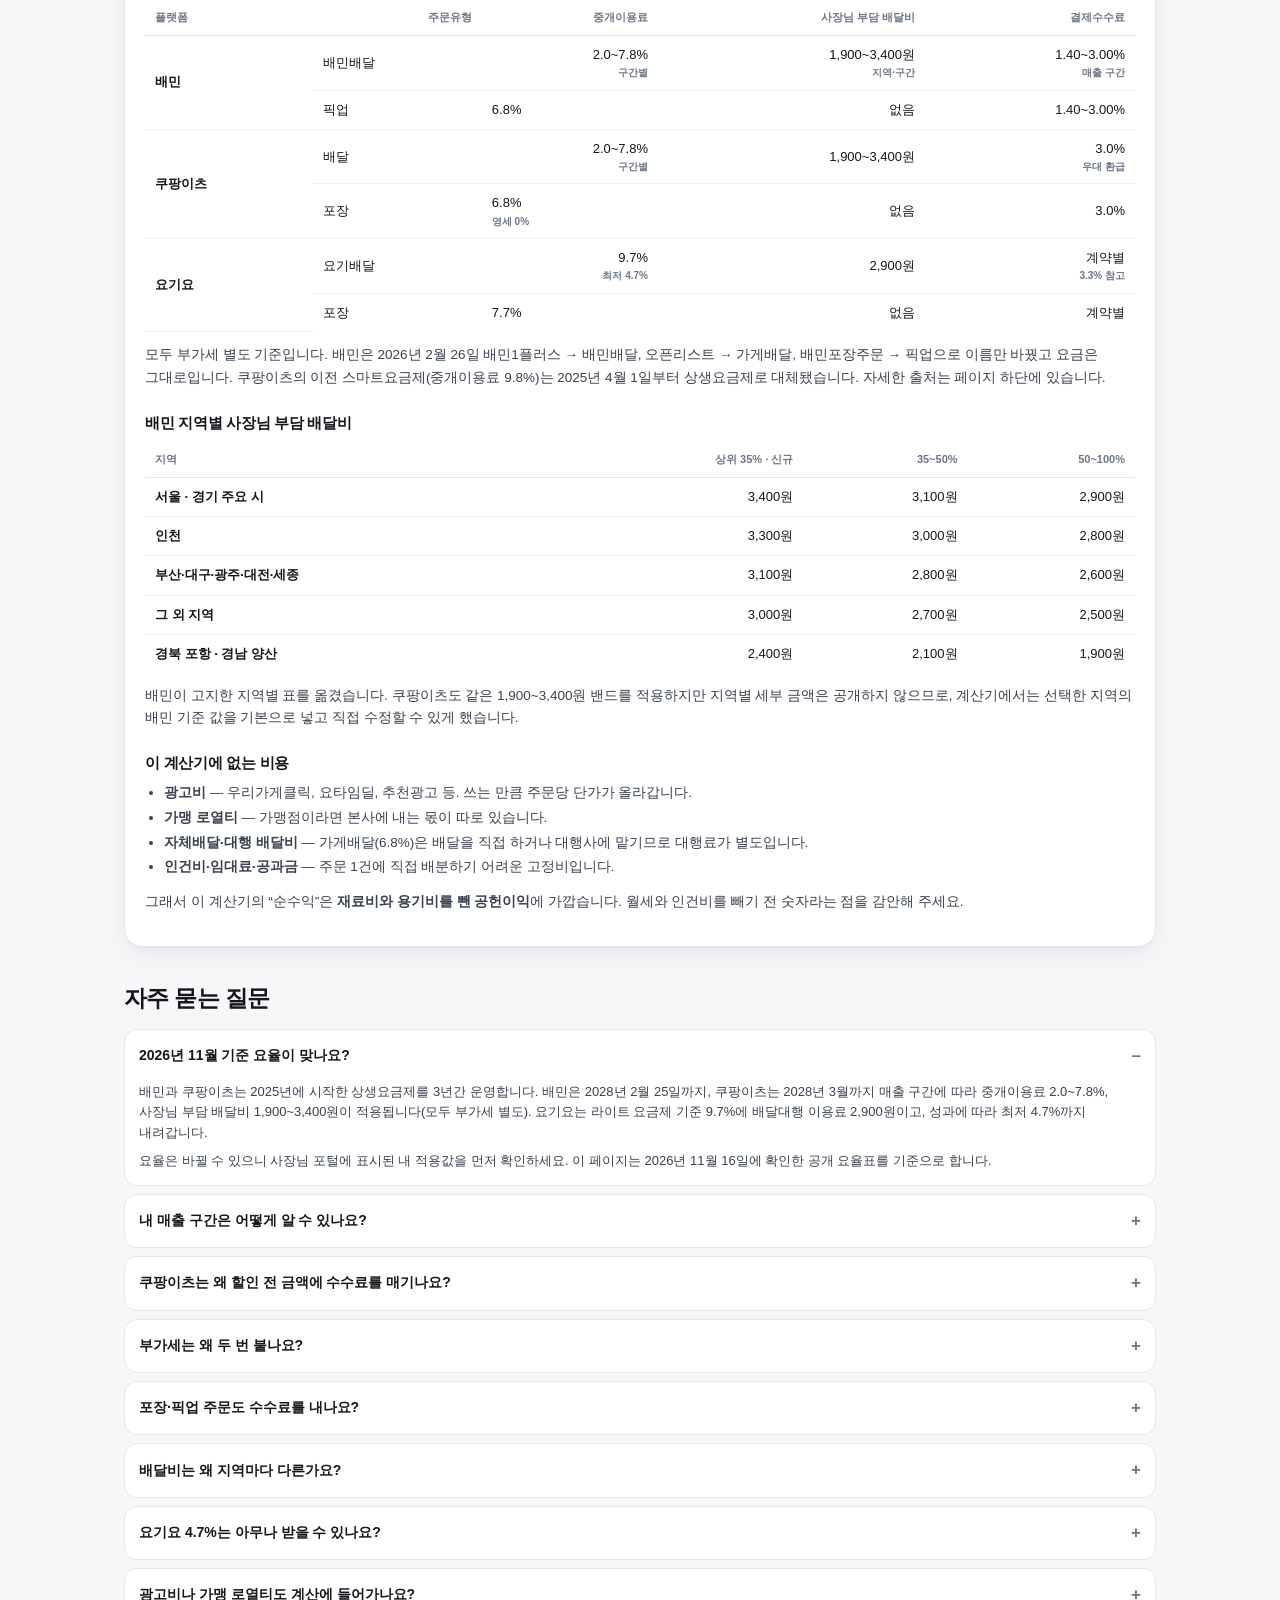
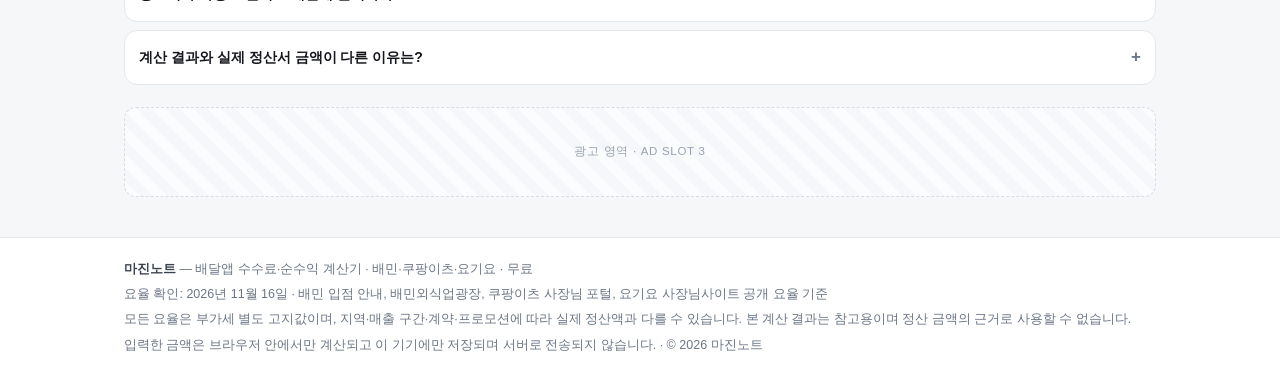
==== commit cd4c1b59: "배달앱 계산기: 할인 기준 차이 설명 금액 정정(234원/324원)" ====
--- a/delivery/index.html
+++ b/delivery/index.html
@@ -429,7 +429,7 @@
       <p>배민·쿠팡이츠·요기요가 고지하는 중개이용료, 결제수수료, 배달비는 모두 <strong>부가세 별도</strong>입니다. 2만원 주문 기준 중개이용료 1,560원에 156원, 결제수수료 600원에 60원, 배달비 3,400원에 340원이 각각 더해집니다. 이 부가세는 매입세액으로 공제되지만, 정산되는 순간에는 통장에서 빠져나갑니다.</p>
 
       <h3>3. 할인을 내가 부담하면 수수료 기준금액이 달라집니다</h3>
-      <p>사장님이 3,000원을 할인해 주면 고객은 2만 2,000원을 냅니다. 배민과 요기요는 이 <strong>할인 후 금액</strong>에, 쿠팡이츠는 약관상 <strong>할인 전 판매가</strong>에 수수료를 매깁니다. 같은 7.8%라도 주문당 234원(부가세 포함) 차이가 납니다. 쿠팡이츠는 공정위 시정명령으로 이 기준을 고쳐야 하는 상황이라, 고급 설정에서 두 기준을 모두 계산해 볼 수 있게 했습니다.</p>
+      <p>사장님이 3,000원을 할인해 주면 고객은 2만 2,000원을 냅니다. 배민과 요기요는 이 <strong>할인 후 금액</strong>에, 쿠팡이츠는 약관상 <strong>할인 전 판매가</strong>에 수수료를 매깁니다. 같은 7.8%라도 중개이용료만 234원, 결제수수료 3%까지 더하면 324원(부가세 별도) 차이가 납니다. 쿠팡이츠는 공정위 시정명령으로 이 기준을 고쳐야 하는 상황이라, 고급 설정에서 두 기준을 모두 계산해 볼 수 있게 했습니다.</p>
 
       <h3>2026년 11월, 배달앱 3사 요율</h3>
       <div class="tbl-scroll">
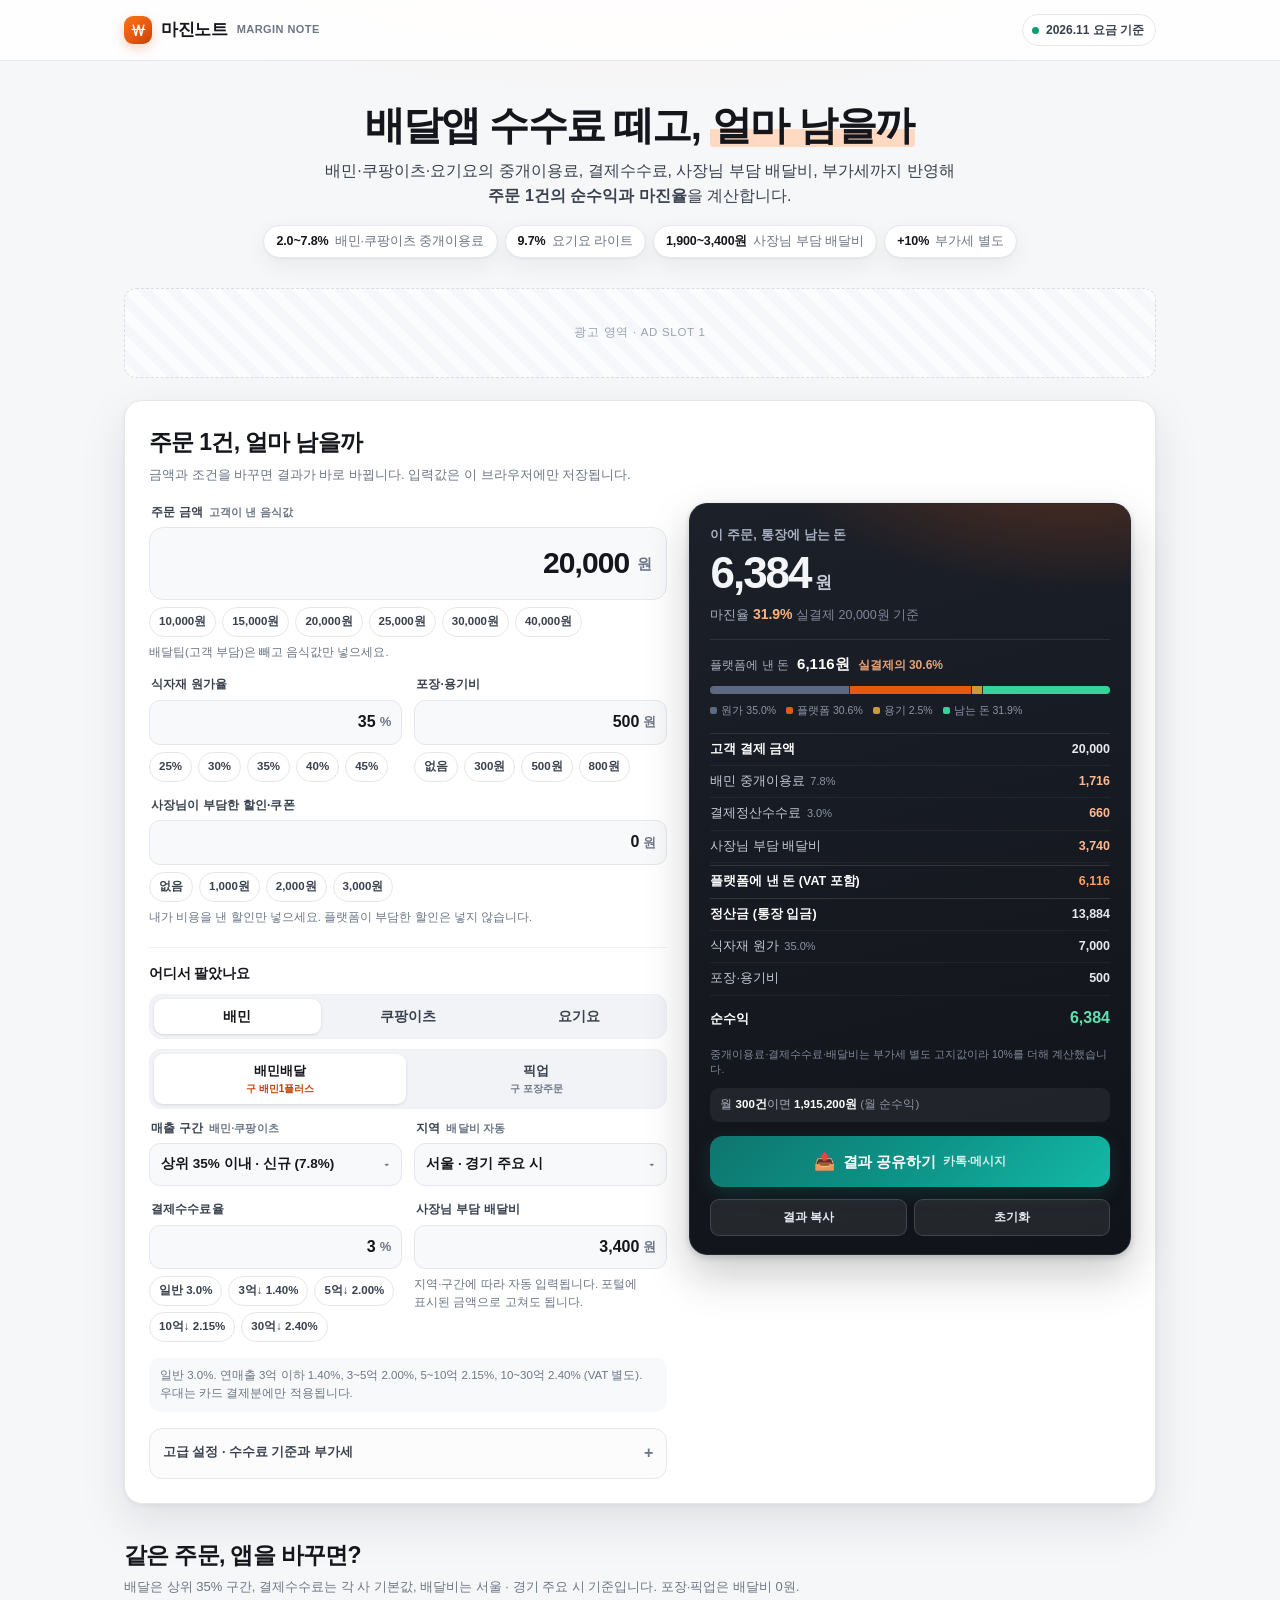
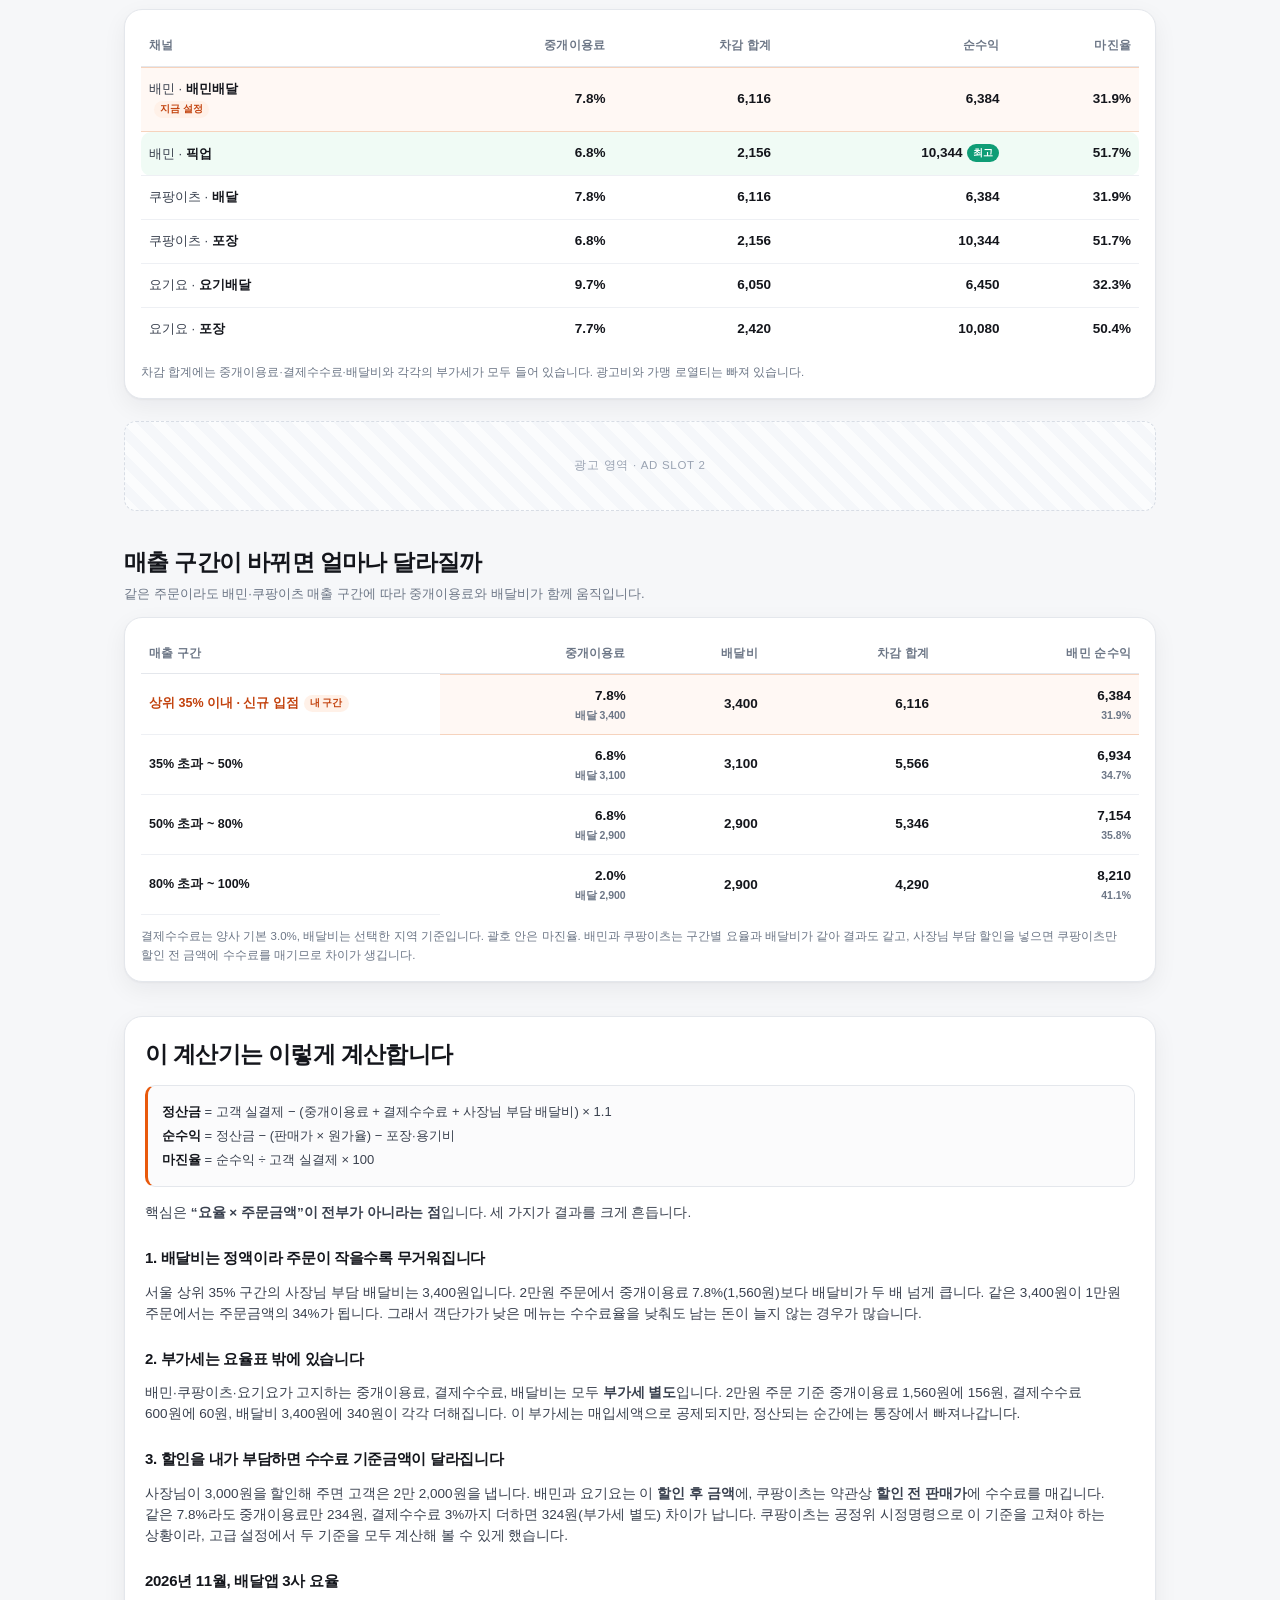
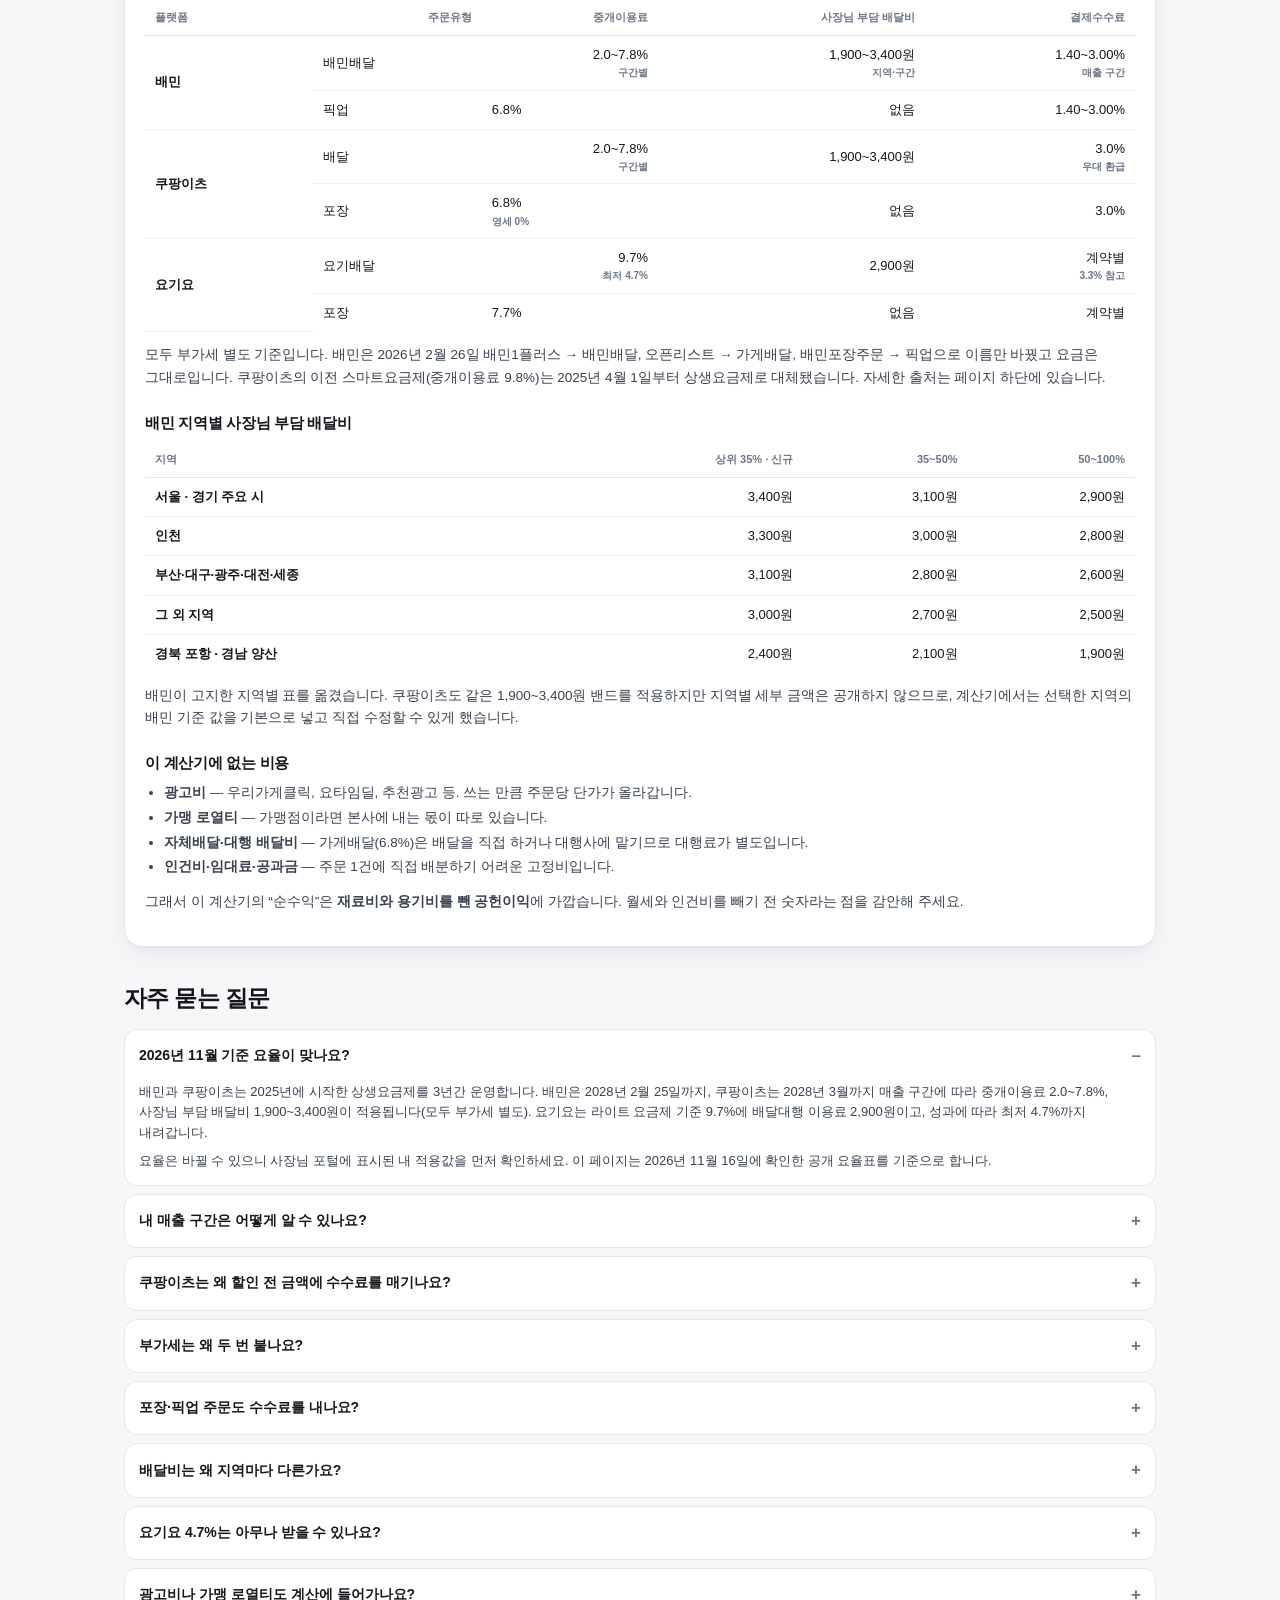
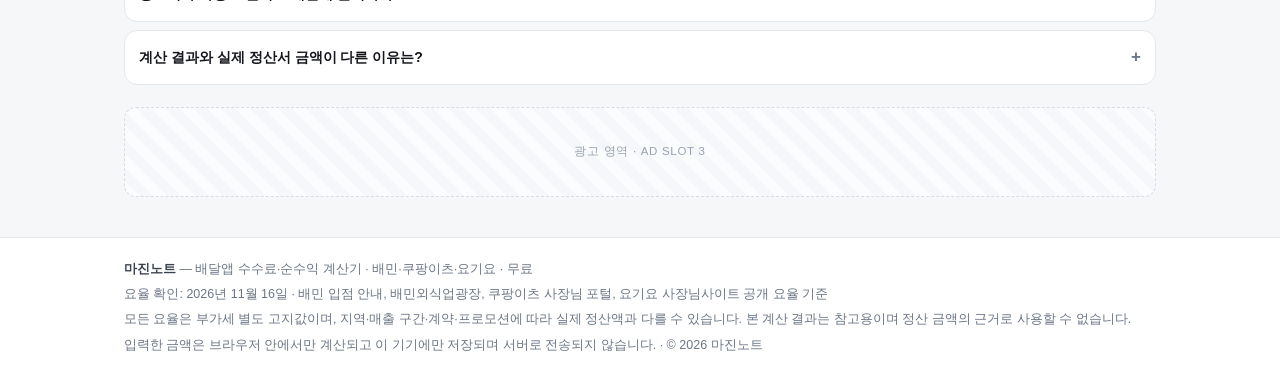
==== commit 17834991: "공유하기 버튼 전면 개편: 8종 계산기 결과 카드 + 허브 상·하단에 📤 공유 추가 - assets/share.js·share.css 신설: navigator.share({titl" ====
--- a/delivery/index.html
+++ b/delivery/index.html
@@ -28,7 +28,8 @@
 <meta name="twitter:image" content="https://lifecalc-kr.github.io/delivery/og-image.png">
 
 <link rel="icon" href="data:image/svg+xml,%3Csvg xmlns='http://www.w3.org/2000/svg' viewBox='0 0 100 100'%3E%3Crect width='100' height='100' rx='24' fill='%23e8590c'/%3E%3Ctext x='50' y='73' font-size='56' font-family='sans-serif' font-weight='bold' fill='white' text-anchor='middle'%3E%E2%82%A9%3C/text%3E%3C/svg%3E">
-<link rel="stylesheet" href="assets/styles.css">
+<link rel="stylesheet" href="assets/styles.css?v=20261116share">
+<link rel="stylesheet" href="../assets/share.css?v=20261116share">
 
 <!-- ═══════════════════════════════════════════════════════════════
      Google AdSense 스크립트 (pub-2493112023638381)
@@ -336,6 +337,12 @@
           <p class="res-note">중개이용료·결제수수료·배달비는 부가세 별도 고지값이라 10%를 더해 계산했습니다.</p>
           <p class="res-month" id="resMonth"></p>
 
+          <div class="share-row">
+            <button type="button" class="btn-share" id="shareBtn">
+              <span class="share-ico" aria-hidden="true">📤</span> 결과 공유하기
+              <span class="share-sub">카톡·메시지</span>
+            </button>
+          </div>
           <div class="res-actions">
             <button type="button" id="copyBtn">결과 복사</button>
             <button type="button" id="resetBtn">초기화</button>
@@ -549,7 +556,8 @@
   </div>
 </footer>
 
-<script src="assets/fees.js"></script>
-<script src="assets/app.js"></script>
+<script src="../assets/share.js?v=20261116share"></script>
+<script src="assets/fees.js?v=20261116share"></script>
+<script src="assets/app.js?v=20261116share"></script>
 </body>
 </html>
--- a/assets/share.css
+++ b/assets/share.css
@@ -0,0 +1,46 @@
+/* ═══════════════════════════════════════════════════════════════
+   공유하기 버튼 · 공유 토스트 (전 페이지 공용)
+   - .btn-share : 결과 카드·허브에서 눈에 띄는 기본 공유 버튼
+   - .on-dark   : 어두운 결과 카드 위에서 쓰는 밝은 변형
+   - .share-toast : "공유 문구와 링크가 복사됐어요!" 안내
+   ═══════════════════════════════════════════════════════════════ */
+
+.share-row { margin: 14px 0 0; max-width: 420px; }
+
+.btn-share {
+  display: flex; align-items: center; justify-content: center; gap: 8px;
+  width: 100%; margin: 0; padding: 14px 16px; cursor: pointer;
+  font: inherit; font-size: 15px; font-weight: 850; letter-spacing: -.015em;
+  color: #fff; text-align: center; text-decoration: none;
+  background: linear-gradient(135deg, #0f766e 0%, #0d9488 52%, #14b8a6 100%);
+  border: 0; border-radius: 13px;
+  box-shadow: 0 6px 18px rgba(15, 118, 110, .26);
+  transition: transform .14s ease, box-shadow .14s ease, filter .14s ease;
+}
+.btn-share:hover { filter: brightness(1.07); transform: translateY(-1px); box-shadow: 0 10px 24px rgba(15, 118, 110, .32); }
+.btn-share:active { transform: translateY(0); filter: brightness(.98); }
+.btn-share:focus-visible { outline: 3px solid #0f766e; outline-offset: 3px; }
+.btn-share .share-ico { font-size: 17px; line-height: 1; }
+.btn-share .share-sub { font-size: 11.5px; font-weight: 650; opacity: .84; letter-spacing: 0; }
+
+/* 어두운 결과 카드(퇴사·월급 노트 등) 위 */
+.btn-share.on-dark { background: linear-gradient(135deg, #12b886 0%, #20c997 100%); box-shadow: 0 6px 18px rgba(18, 184, 134, .3); }
+.btn-share.on-dark:focus-visible { outline-color: #8ef0c8; }
+
+@media (max-width: 420px) {
+  .btn-share { padding: 13px 12px; font-size: 14px; }
+  .btn-share .share-sub { display: none; }
+}
+
+/* 공유 안내 토스트 */
+.share-toast {
+  position: fixed; left: 50%; bottom: 22px; z-index: 9999;
+  transform: translate(-50%, 14px); max-width: min(460px, calc(100vw - 28px));
+  padding: 12px 18px; border-radius: 999px;
+  background: #14211f; color: #f2fbf9;
+  font-size: 13px; font-weight: 700; line-height: 1.45; text-align: center;
+  box-shadow: 0 12px 34px rgba(0, 0, 0, .32);
+  opacity: 0; pointer-events: none;
+  transition: opacity .18s ease, transform .18s ease;
+}
+.share-toast.show { opacity: 1; transform: translate(-50%, 0); }
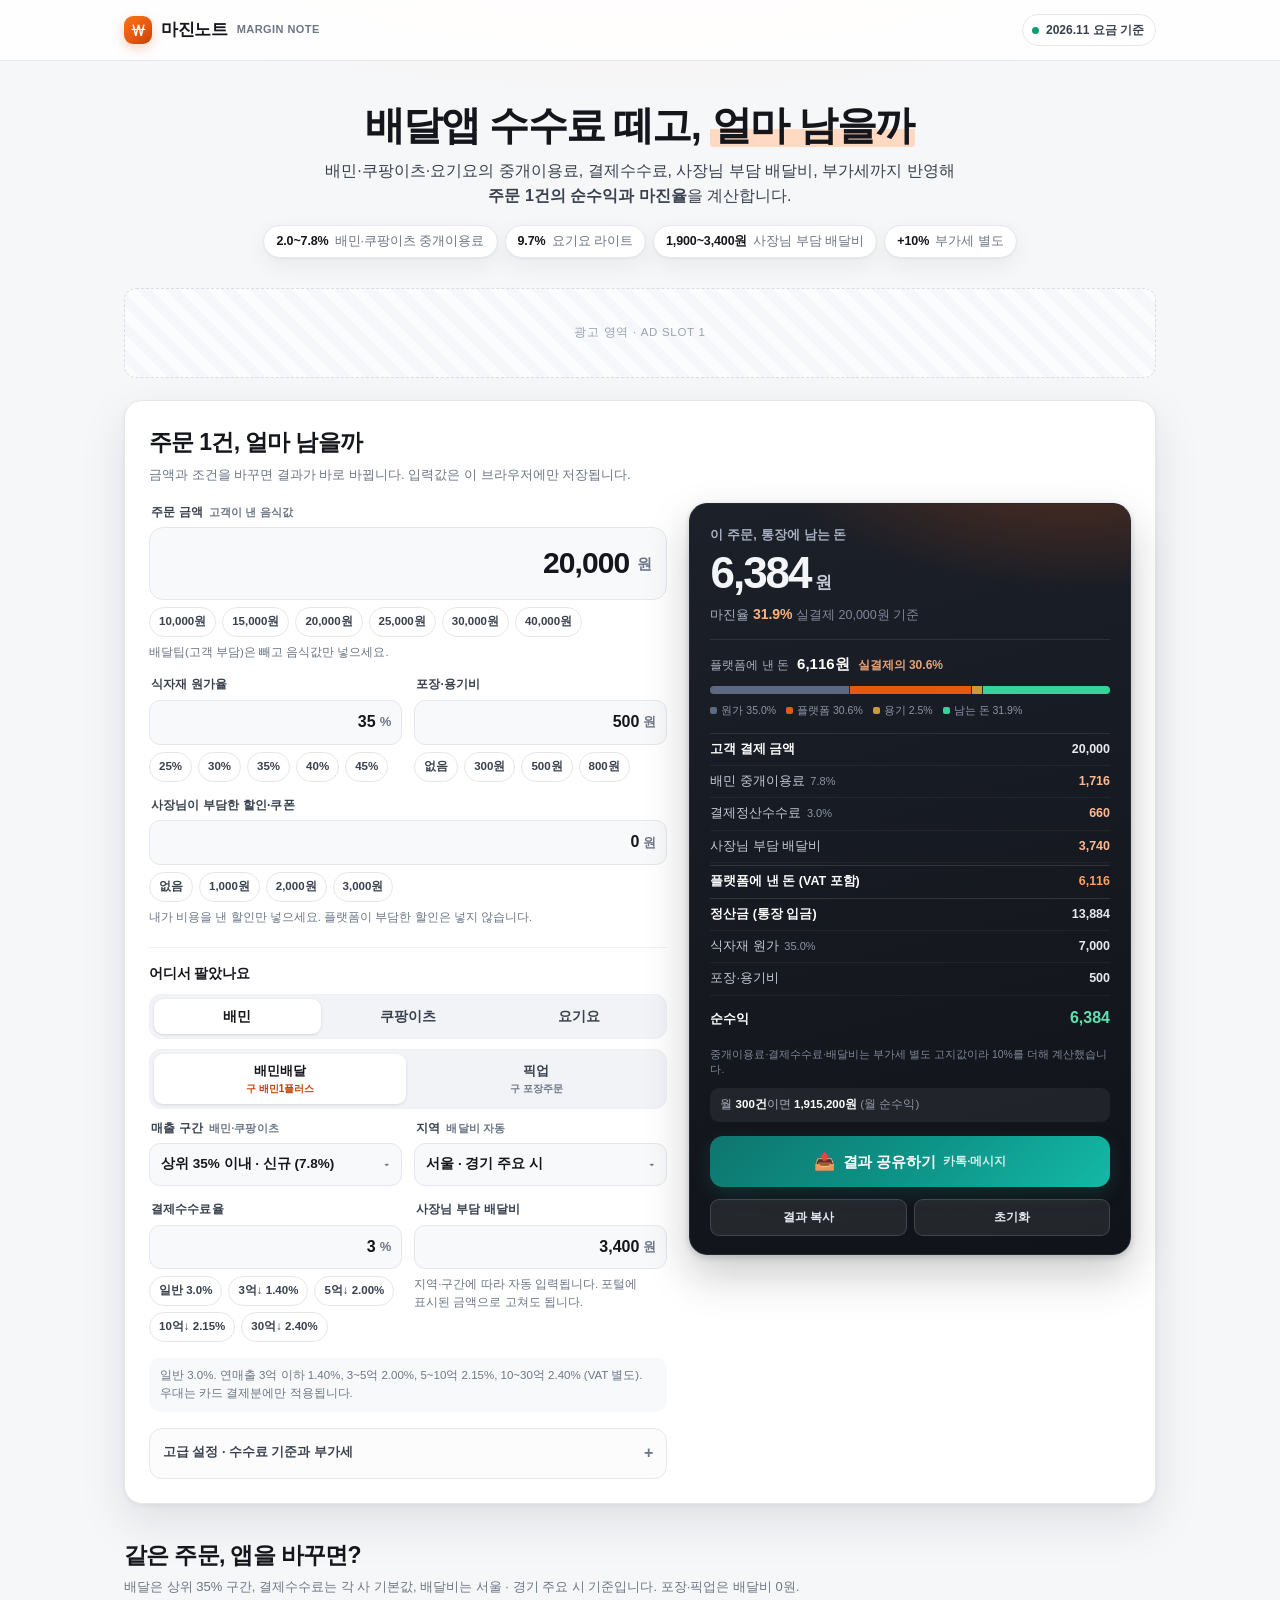
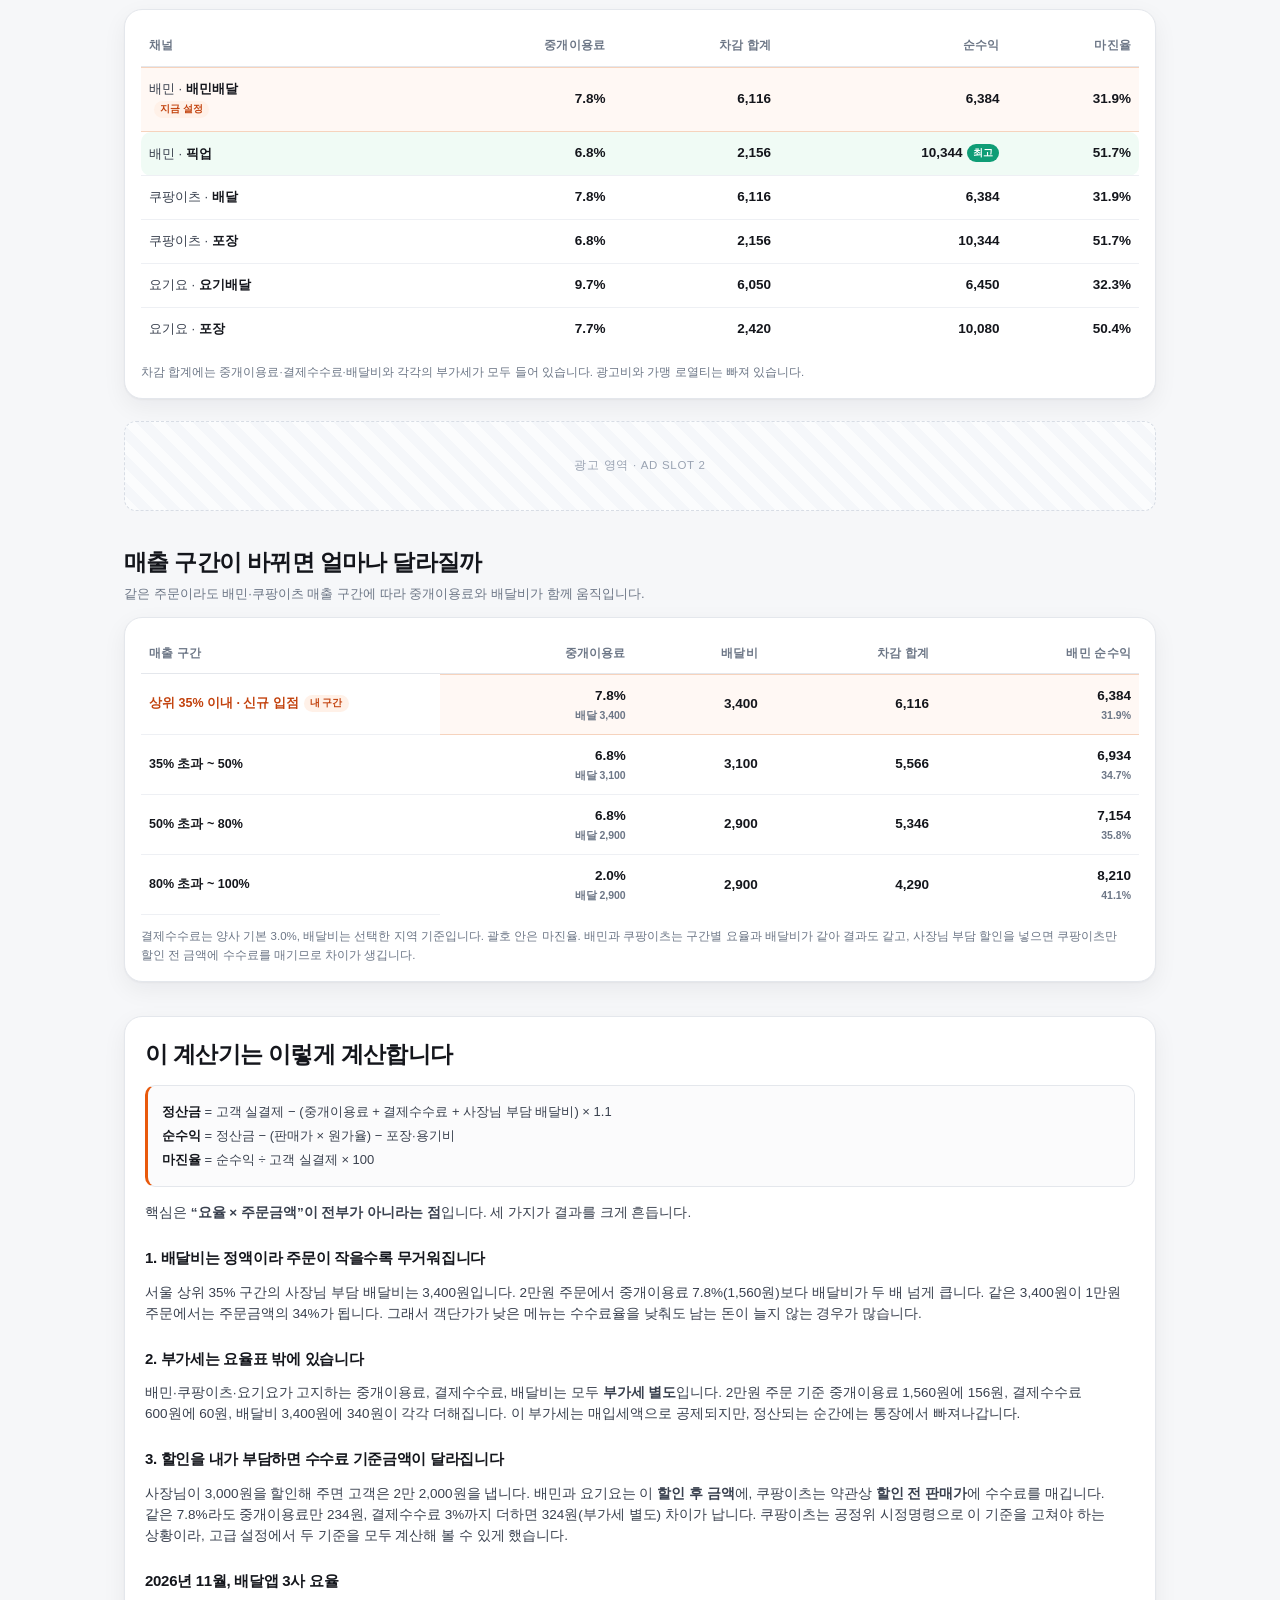
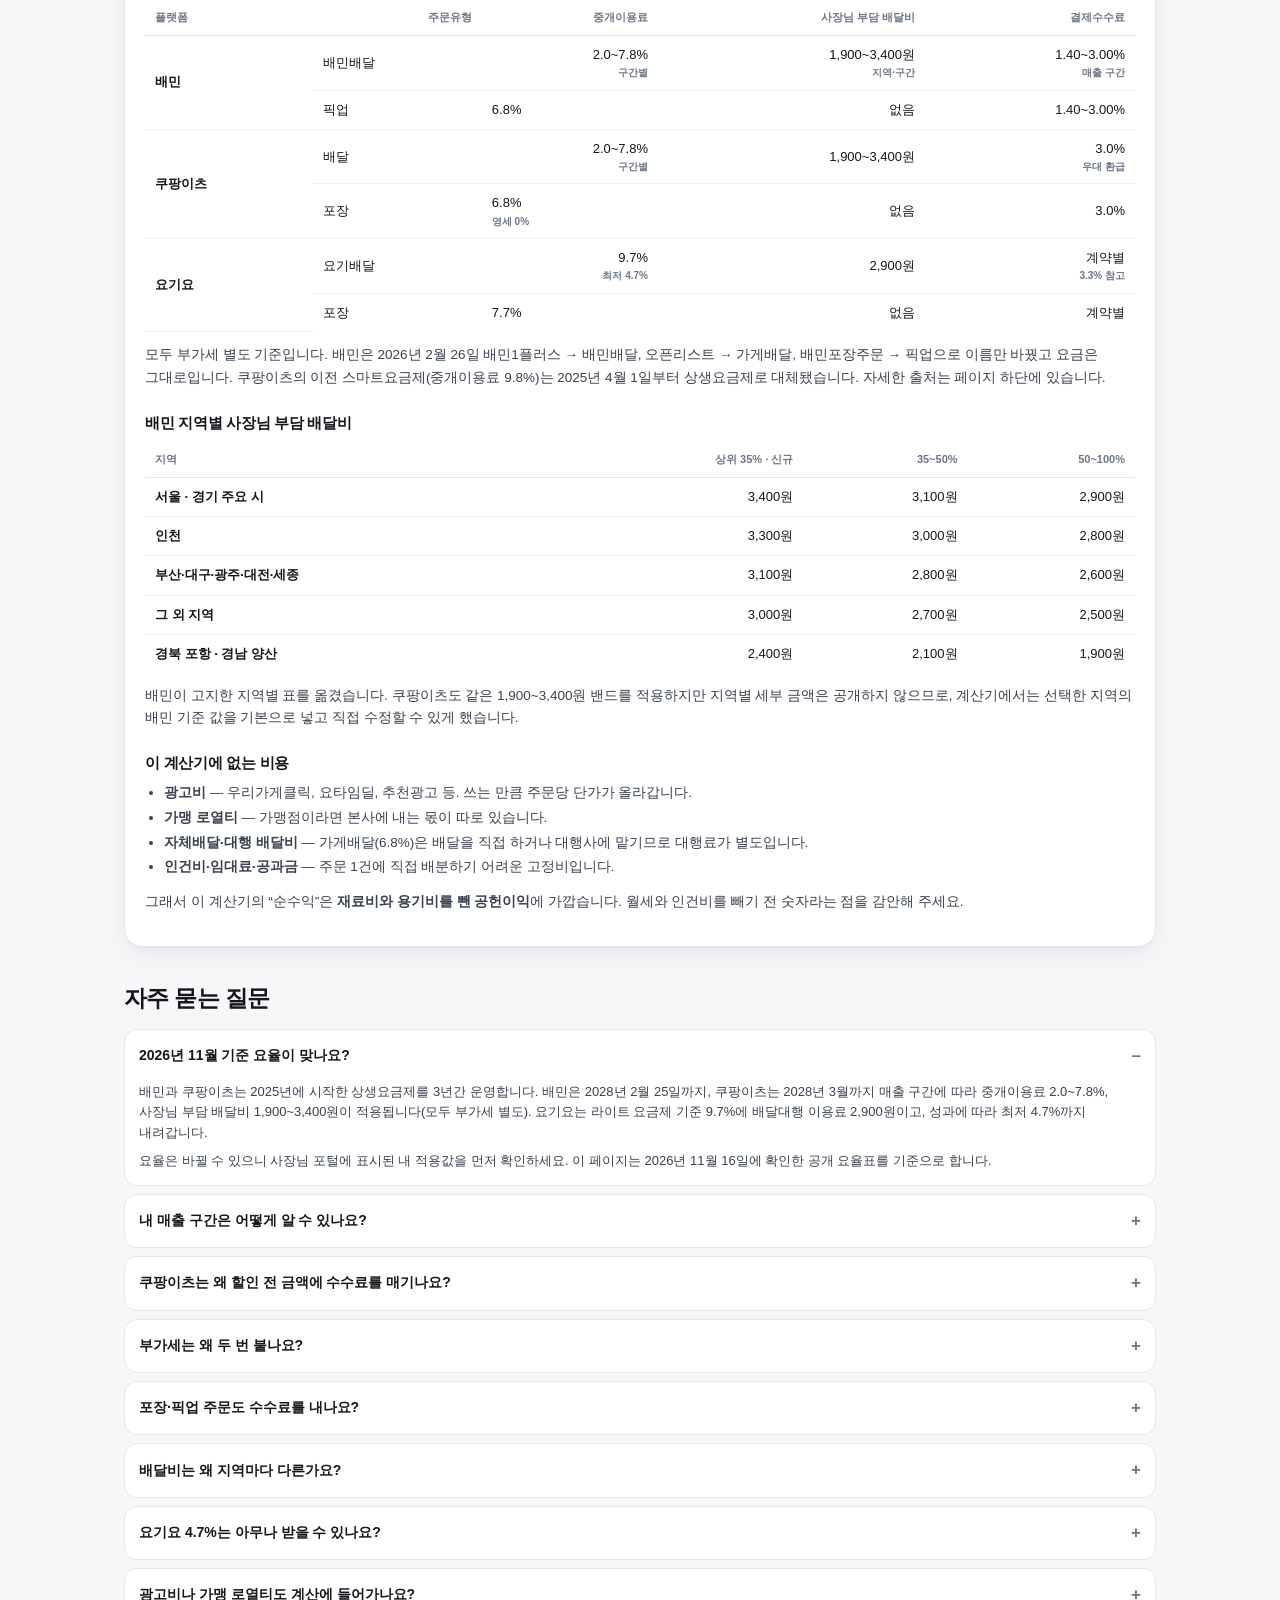
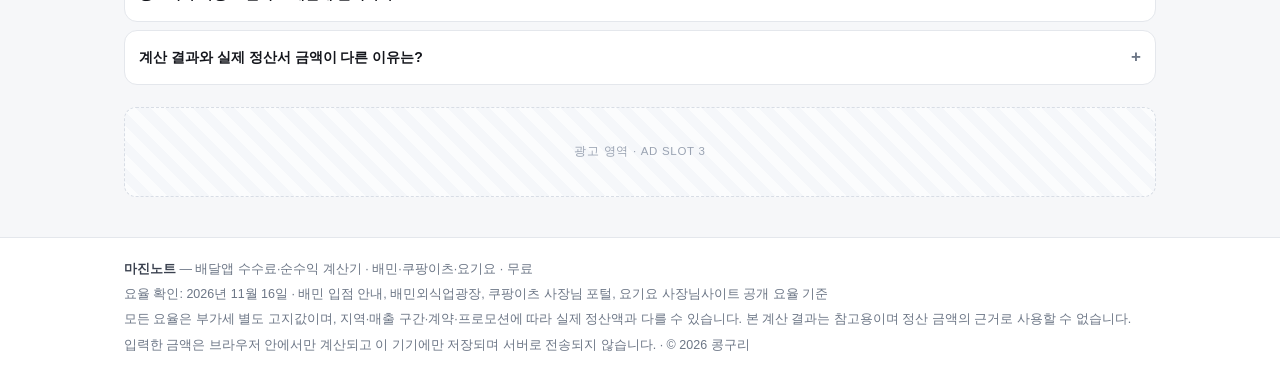
==== commit dd618598: "전 페이지 푸터 저작권 표기 '© 2026 콩구리'로 통일 + meta author 콩구리 (404 푸터 추가)" ====
--- a/delivery/index.html
+++ b/delivery/index.html
@@ -7,7 +7,7 @@
 <meta name="description" content="배민·쿠팡이츠·요기요의 중개이용료·결제수수료·배달비·부가세를 한 번에 계산하세요. 2만원 주문에서 통장에 남는 순수익과 마진율을 앱별로 나란히 비교합니다. 회원가입·설치 없이 무료.">
 <meta name="keywords" content="배달앱 수수료 계산기, 배민 수수료 계산기, 쿠팡이츠 수수료, 요기요 수수료, 배달앱 순수익, 배달 마진 계산, 중개이용료, 상생요금제, 배달비, 부가세, 사장님 계산기">
 <meta name="robots" content="index,follow,max-image-preview:large">
-<meta name="author" content="마진노트">
+<meta name="author" content="콩구리">
 <meta name="theme-color" content="#14161c">
 <meta name="format-detection" content="telephone=no">
 
@@ -552,7 +552,7 @@
     <div><b>마진노트</b> — 배달앱 수수료·순수익 계산기 · 배민·쿠팡이츠·요기요 · 무료</div>
     <div>요율 확인: 2026년 11월 16일 · 배민 입점 안내, 배민외식업광장, 쿠팡이츠 사장님 포털, 요기요 사장님사이트 공개 요율 기준</div>
     <div>모든 요율은 부가세 별도 고지값이며, 지역·매출 구간·계약·프로모션에 따라 실제 정산액과 다를 수 있습니다. 본 계산 결과는 참고용이며 정산 금액의 근거로 사용할 수 없습니다.</div>
-    <div>입력한 금액은 브라우저 안에서만 계산되고 이 기기에만 저장되며 서버로 전송되지 않습니다. · © 2026 마진노트</div>
+    <div>입력한 금액은 브라우저 안에서만 계산되고 이 기기에만 저장되며 서버로 전송되지 않습니다. · © 2026 콩구리</div>
   </div>
 </footer>
 
